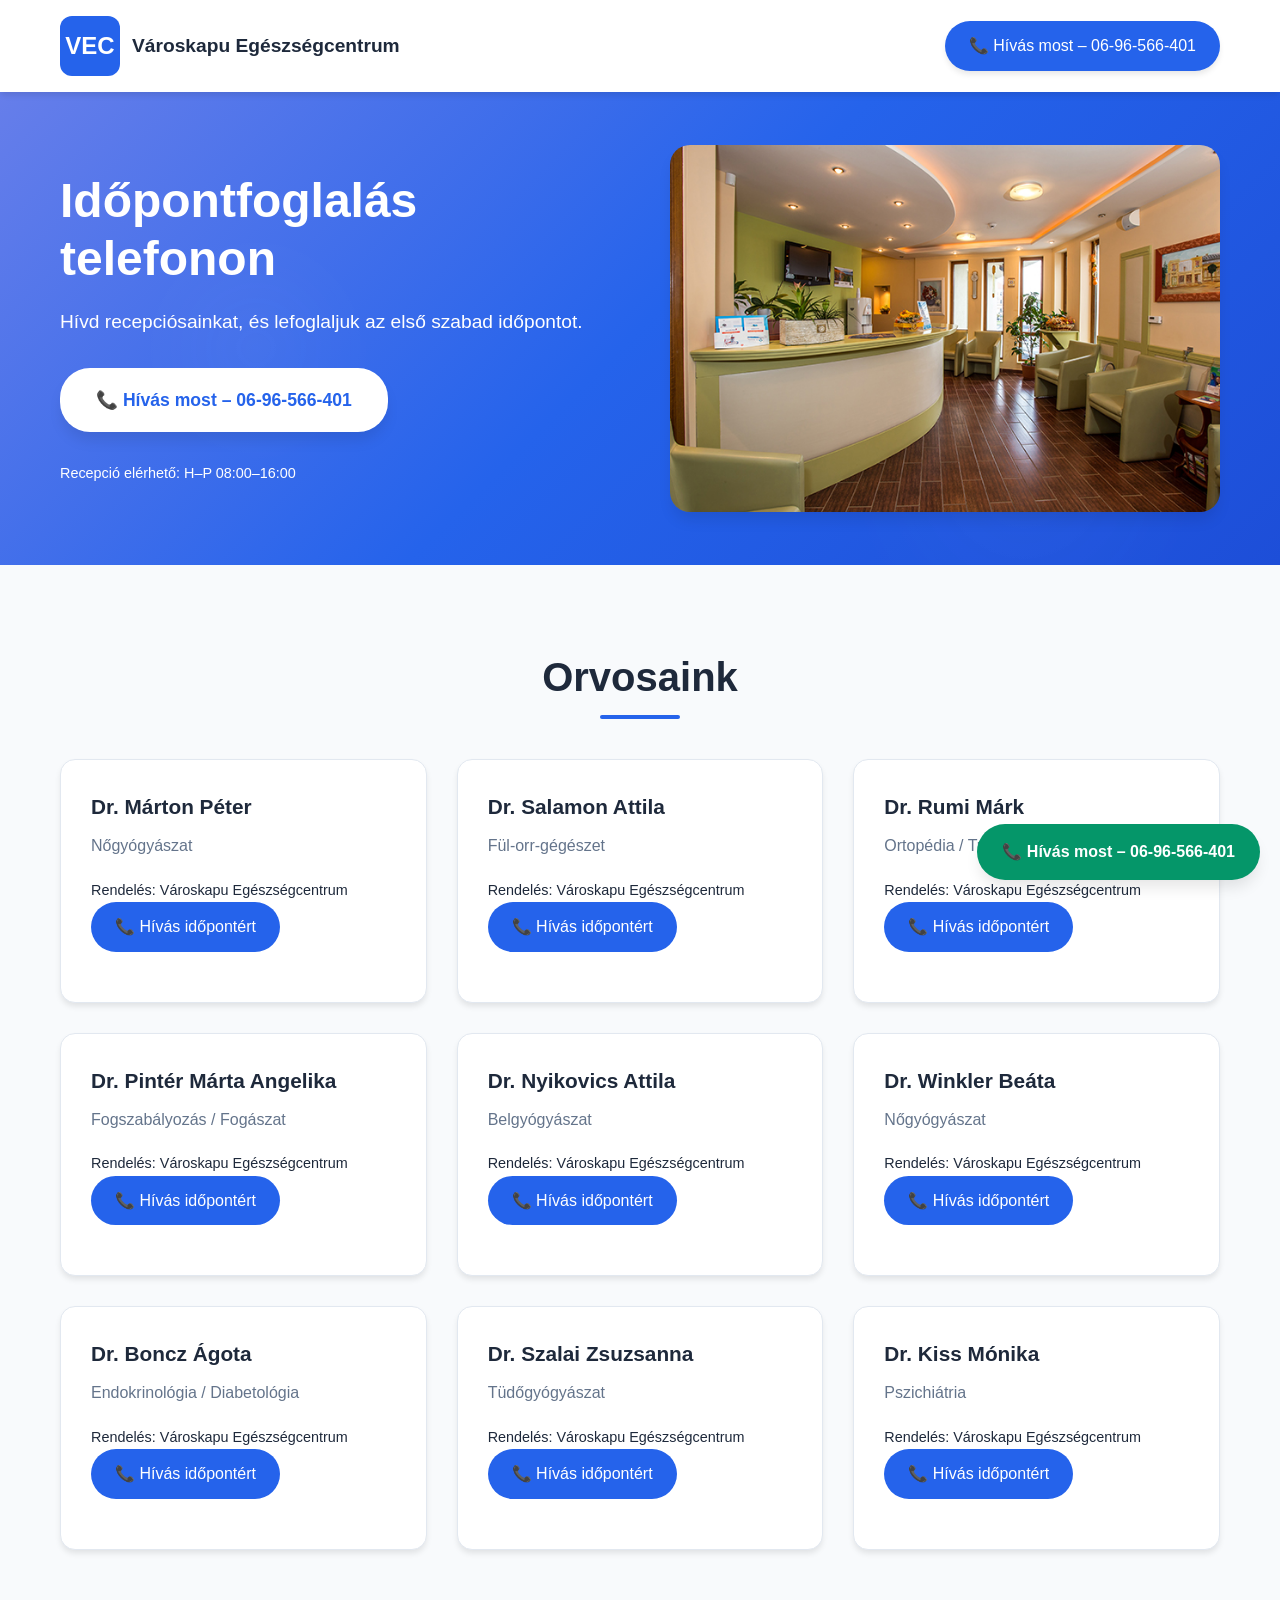
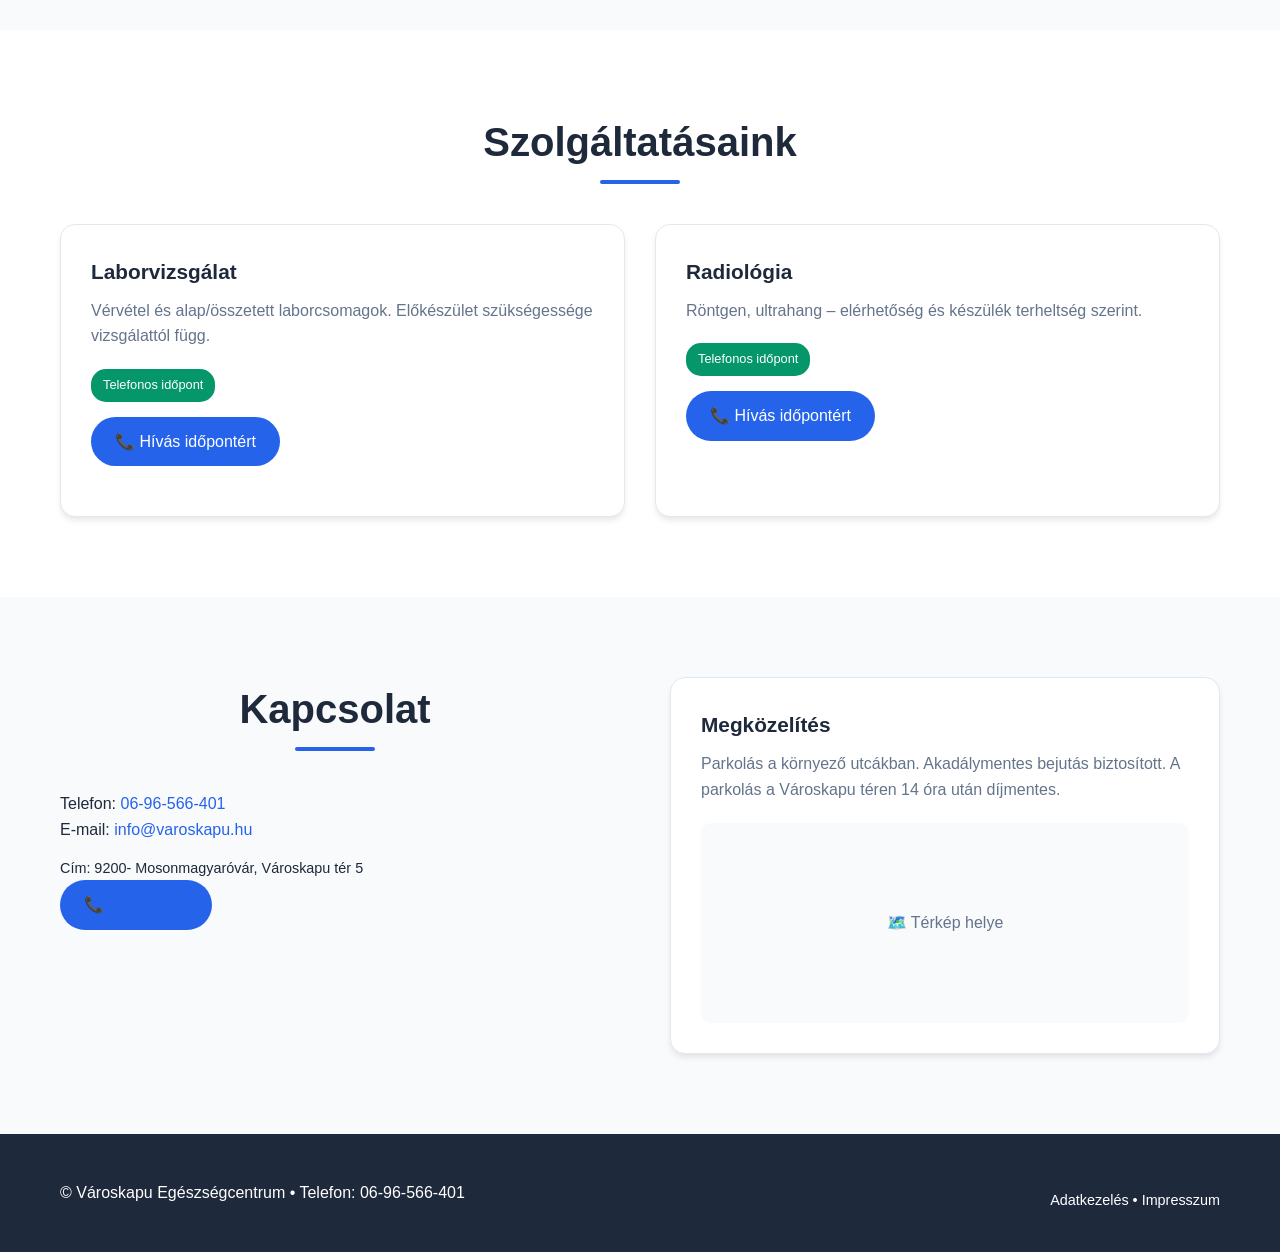
==== index.html @ 47c26d40 "Update index.html" ====
<!doctype html>
<html lang="hu">
<head>
  <meta charset="utf-8">
  <meta name="viewport" content="width=device-width, initial-scale=1">
  <title>Városkapu Egészségcentrum – Időpontfoglalás telefonon</title>
  <meta name="description" content="Városkapu Egészségcentrum – Mosonmagyaróvár. Időpontfoglalás telefonon: 06-96-566-401. Orvosaink, laborvizsgálat és radiológia.">
  <style>
    * {
      margin: 0;
      padding: 0;
      box-sizing: border-box;
    }

    :root {
      --primary-color: #2563eb;
      --primary-hover: #1d4ed8;
      --secondary-color: #f8fafc;
      --accent-color: #059669;
      --text-dark: #1e293b;
      --text-light: #64748b;
      --white: #ffffff;
      --border-color: #e2e8f0;
      --shadow: 0 4px 6px -1px rgba(0, 0, 0, 0.1);
      --shadow-lg: 0 10px 15px -3px rgba(0, 0, 0, 0.1);
      --gradient: linear-gradient(135deg, #667eea 0%, #764ba2 100%);
      --medical-gradient: linear-gradient(135deg, #667eea 0%, #2563eb 50%, #1d4ed8 100%);
    }

    body {
      font-family: 'Segoe UI', Tahoma, Geneva, Verdana, sans-serif;
      line-height: 1.6;
      color: var(--text-dark);
      background-color: var(--white);
    }

    .container {
      max-width: 1200px;
      margin: 0 auto;
      padding: 0 20px;
    }

    /* Header Styles */
    .header {
      background: var(--white);
      box-shadow: var(--shadow);
      position: sticky;
      top: 0;
      z-index: 1000;
      transition: all 0.3s ease;
    }

    .header-inner {
      display: flex;
      justify-content: space-between;
      align-items: center;
      padding: 1rem 20px;
    }

    .brand {
      display: flex;
      align-items: center;
      gap: 12px;
      text-decoration: none;
      color: var(--text-dark);
      font-weight: 600;
      font-size: 1.2rem;
      transition: transform 0.3s ease;
    }

    .brand:hover {
      transform: scale(1.05);
    }

    .logo {
      width: 60px;
      height: 60px;
      border-radius: 12px;
      transition: transform 0.3s ease;
    }

    .brand:hover .logo {
      transform: rotate(5deg);
    }

    .header-cta {
      background: var(--primary-color);
      color: var(--white);
      padding: 12px 24px;
      text-decoration: none;
      border-radius: 25px;
      font-weight: 500;
      transition: all 0.3s ease;
      box-shadow: var(--shadow);
    }

    .header-cta:hover {
      background: var(--primary-hover);
      transform: translateY(-2px);
      box-shadow: var(--shadow-lg);
    }

    /* Hero Section */
    .hero {
      background: var(--medical-gradient);
      color: var(--white);
      padding: 80px 0;
      position: relative;
      overflow: hidden;
    }

    .hero::before {
      content: '';
      position: absolute;
      top: 0;
      left: 0;
      right: 0;
      bottom: 0;
      background: url('data:image/svg+xml,<svg xmlns="http://www.w3.org/2000/svg" viewBox="0 0 1000 1000"><defs><radialGradient id="a"><stop offset="0%" stop-color="white" stop-opacity="0.1"/><stop offset="100%" stop-color="white" stop-opacity="0"/></radialGradient></defs><circle cx="200" cy="200" r="100" fill="url(%23a)"/><circle cx="800" cy="300" r="150" fill="url(%23a)"/><circle cx="400" cy="700" r="80" fill="url(%23a)"/></svg>') no-repeat;
      background-size: cover;
      opacity: 0.3;
    }

    .container-hero-inner {
      display: grid;
      grid-template-columns: 1fr 1fr;
      gap: 60px;
      align-items: center;
      position: relative;
      z-index: 1;
    }

    .hero h1 {
      font-size: 3rem;
      font-weight: 700;
      margin-bottom: 20px;
      line-height: 1.2;
      animation: fadeInUp 0.8s ease-out;
    }

    .hero p {
      font-size: 1.2rem;
      margin-bottom: 30px;
      opacity: 0.9;
      animation: fadeInUp 0.8s ease-out 0.2s both;
    }

    .cta {
      display: inline-block;
      background: var(--white);
      color: var(--primary-color);
      padding: 18px 36px;
      text-decoration: none;
      border-radius: 30px;
      font-weight: 600;
      font-size: 1.1rem;
      transition: all 0.3s ease;
      box-shadow: var(--shadow-lg);
      animation: fadeInUp 0.8s ease-out 0.4s both;
    }

    .cta:hover {
      transform: translateY(-3px);
      box-shadow: 0 15px 25px -5px rgba(0, 0, 0, 0.2);
      background: var(--secondary-color);
    }

    .hero-image {
      position: relative;
      animation: fadeInRight 0.8s ease-out 0.6s both;
    }

    .hero-image img {
      width: 100%;
      height: auto;
      border-radius: 20px;
      box-shadow: var(--shadow-lg);
      transition: transform 0.3s ease;
    }

    .hero-image:hover img {
      transform: scale(1.05);
    }

    .small {
      font-size: 0.9rem;
      opacity: 0.8;
      margin-top: 15px;
      animation: fadeInUp 0.8s ease-out 0.6s both;
    }

    /* Section Styles */
    .section {
      padding: 80px 0;
    }

    .section:nth-child(even) {
      background: var(--secondary-color);
    }

    .section h2 {
      font-size: 2.5rem;
      text-align: center;
      margin-bottom: 50px;
      color: var(--text-dark);
      position: relative;
    }

    .section h2::after {
      content: '';
      position: absolute;
      bottom: -10px;
      left: 50%;
      transform: translateX(-50%);
      width: 80px;
      height: 4px;
      background: var(--primary-color);
      border-radius: 2px;
    }

    /* Grid Layout */
    .grid {
      display: grid;
      grid-template-columns: repeat(auto-fit, minmax(300px, 1fr));
      gap: 30px;
      margin-top: 40px;
    }

    /* Card Styles */
    .card {
      background: var(--white);
      border-radius: 15px;
      padding: 30px;
      box-shadow: var(--shadow);
      transition: all 0.3s ease;
      border: 1px solid var(--border-color);
      position: relative;
      overflow: hidden;
    }

    .card::before {
      content: '';
      position: absolute;
      top: 0;
      left: 0;
      right: 0;
      height: 4px;
      background: var(--primary-color);
      transform: scaleX(0);
      transition: transform 0.3s ease;
    }

    .card:hover {
      transform: translateY(-8px);
      box-shadow: var(--shadow-lg);
    }

    .card:hover::before {
      transform: scaleX(1);
    }

    .card h3 {
      font-size: 1.3rem;
      margin-bottom: 10px;
      color: var(--text-dark);
    }

    .card p {
      color: var(--text-light);
      margin-bottom: 20px;
    }

    .btn {
      display: inline-block;
      background: var(--primary-color);
      color: var(--white);
      padding: 12px 24px;
      text-decoration: none;
      border-radius: 25px;
      font-weight: 500;
      transition: all 0.3s ease;
      border: none;
      cursor: pointer;
    }

    .btn:hover {
      background: var(--primary-hover);
      transform: translateY(-2px);
    }

    .badge {
      display: inline-block;
      background: var(--accent-color);
      color: var(--white);
      padding: 6px 12px;
      border-radius: 15px;
      font-size: 0.8rem;
      font-weight: 500;
      margin-bottom: 15px;
    }

    /* Contact Section */
    .kapcsolat {
      display: grid;
      grid-template-columns: 1fr 1fr;
      gap: 60px;
      align-items: start;
    }

    .kapcsolat a {
      color: var(--primary-color);
      text-decoration: none;
      transition: color 0.3s ease;
    }

    .kapcsolat a:hover {
      color: var(--primary-hover);
    }

    /* Footer */
    .footer {
      background: var(--text-dark);
      color: var(--white);
      padding: 40px 0;
    }

    .footer .container {
      display: flex;
      justify-content: space-between;
      align-items: center;
    }

    .footer .small {
      opacity: 0.7;
    }

    /* Sticky CTA */
    .sticky-cta {
      position: fixed;
      bottom: 20px;
      right: 20px;
      z-index: 1000;
      animation: slideInUp 0.5s ease-out;
    }

    .sticky-cta a {
      display: block;
      background: var(--accent-color);
      color: var(--white);
      padding: 15px 25px;
      border-radius: 30px;
      text-decoration: none;
      font-weight: 600;
      box-shadow: var(--shadow-lg);
      transition: all 0.3s ease;
    }

    .sticky-cta a:hover {
      transform: translateY(-3px);
      box-shadow: 0 15px 25px -5px rgba(0, 0, 0, 0.3);
    }

    /* Animations */
    @keyframes fadeInUp {
      from {
        opacity: 0;
        transform: translateY(30px);
      }
      to {
        opacity: 1;
        transform: translateY(0);
      }
    }

    @keyframes fadeInRight {
      from {
        opacity: 0;
        transform: translateX(30px);
      }
      to {
        opacity: 1;
        transform: translateX(0);
      }
    }

    @keyframes slideInUp {
      from {
        transform: translateY(100px);
        opacity: 0;
      }
      to {
        transform: translateY(0);
        opacity: 1;
      }
    }

    /* Scroll animations */
    .scroll-reveal {
      opacity: 0;
      transform: translateY(50px);
      transition: all 0.6s ease;
    }

    .scroll-reveal.revealed {
      opacity: 1;
      transform: translateY(0);
    }

    /* Responsive Design */
    @media (max-width: 768px) {
      .container-hero-inner {
        grid-template-columns: 1fr;
        gap: 40px;
        text-align: center;
      }

      .hero h1 {
        font-size: 2.2rem;
      }

      .header-inner {
        flex-direction: column;
        gap: 20px;
        text-align: center;
      }

      .brand-text {
        display: none;
      }

      .grid {
        grid-template-columns: 1fr;
      }

      .kapcsolat {
        grid-template-columns: 1fr;
        gap: 40px;
      }

      .footer .container {
        flex-direction: column;
        gap: 20px;
        text-align: center;
      }

      .section h2 {
        font-size: 2rem;
      }

      .sticky-cta {
        bottom: 10px;
        right: 10px;
      }

      .sticky-cta a {
        padding: 12px 20px;
        font-size: 0.9rem;
      }
    }

    @media (max-width: 480px) {
      .hero {
        padding: 60px 0;
      }

      .hero h1 {
        font-size: 1.8rem;
      }

      .section {
        padding: 60px 0;
      }

      .card {
        padding: 20px;
      }
    }

    /* Loading animation */
    .page-loader {
      position: fixed;
      top: 0;
      left: 0;
      width: 100%;
      height: 100%;
      background: var(--white);
      display: flex;
      justify-content: center;
      align-items: center;
      z-index: 10000;
      transition: opacity 0.5s ease;
    }

    .loader {
      width: 50px;
      height: 50px;
      border: 4px solid var(--border-color);
      border-top: 4px solid var(--primary-color);
      border-radius: 50%;
      animation: spin 1s linear infinite;
    }

    @keyframes spin {
      0% { transform: rotate(0deg); }
      100% { transform: rotate(360deg); }
    }

    .page-loader.hidden {
      opacity: 0;
      pointer-events: none;
    }
  </style>
</head>
<body>
  <!-- Page Loader -->
  <div class="page-loader" id="pageLoader">
    <div class="loader"></div>
  </div>

  <header class="header">
    <div class="header-inner container">
      <a class="brand" href="/">
        <div class="logo" style="width: 60px; height: 60px; background: var(--primary-color); border-radius: 12px; display: flex; align-items: center; justify-content: center; color: white; font-weight: bold; font-size: 1.5rem;">VEC</div>
        <span class="brand-text">Városkapu Egészségcentrum</span>
      </a>
      <a href="tel:+3696566401" class="header-cta" data-label="header_cta">📞 Hívás most – 06-96-566-401</a>
    </div>
  </header>

  <main>
    <section class="hero">
      <div class="container">
        <div class="container-hero-inner" id="hero-inner">
          <div id="hero-cta">
            <h1>Időpontfoglalás telefonon</h1>
            <p>Hívd recepciósainkat, és lefoglaljuk az első szabad időpontot.</p>
            <p>
              <a class="cta" href="tel:+3696566401" data-label="hero_cta">
                📞 Hívás most – 06-96-566-401
              </a>
            </p>
            <div class="small">Recepció elérhető: H–P 08:00–16:00</div>
          </div>

          <div class="hero-image">
            <div style="width: 100%; height: 300px; background: rgba(255,255,255,0.1); border-radius: 20px; display: flex; align-items: center; justify-content: center; color: white; font-size: 1.2rem; backdrop-filter: blur(10px);">
              <img src="IMG_2828.jpg" alt ="Recepciónk"/>
            </div>
          </div>
        </div>
      </div>
    </section>

    <section class="section scroll-reveal">
      <div class="container">
        <h2>Orvosaink</h2>
        <div class="grid">
          <article class="card">
            <h3>Dr. Márton Péter</h3>
            <p>Nőgyógyászat</p>
            <div class="small">Rendelés: Városkapu Egészségcentrum</div>
            <p><a class="btn" href="tel:+3696566401" data-label="orvos_kartya_dr-marton-peter">📞 Hívás időpontért</a></p>
          </article>
          <article class="card">
            <h3>Dr. Salamon Attila</h3>
            <p>Fül-orr-gégészet</p>
            <div class="small">Rendelés: Városkapu Egészségcentrum</div>
            <p><a class="btn" href="tel:+3696566401" data-label="orvos_kartya_dr-salamon-attila">📞 Hívás időpontért</a></p>
          </article>
          <article class="card">
            <h3>Dr. Rumi Márk</h3>
            <p>Ortopédia / Traumatológia</p>
            <div class="small">Rendelés: Városkapu Egészségcentrum</div>
            <p><a class="btn" href="tel:+3696566401" data-label="orvos_kartya_dr-rumi-mark">📞 Hívás időpontért</a></p>
          </article>
          <article class="card">
            <h3>Dr. Pintér Márta Angelika</h3>
            <p>Fogszabályozás / Fogászat</p>
            <div class="small">Rendelés: Városkapu Egészségcentrum</div>
            <p><a class="btn" href="tel:+3696566401" data-label="orvos_kartya_dr-pinter-marta-angelika">📞 Hívás időpontért</a></p>
          </article>
          <article class="card">
            <h3>Dr. Nyikovics Attila</h3>
            <p>Belgyógyászat</p>
            <div class="small">Rendelés: Városkapu Egészségcentrum</div>
            <p><a class="btn" href="tel:+3696566401" data-label="orvos_kartya_dr-nyikovics-attila">📞 Hívás időpontért</a></p>
          </article>
          <article class="card">
            <h3>Dr. Winkler Beáta</h3>
            <p>Nőgyógyászat</p>
            <div class="small">Rendelés: Városkapu Egészségcentrum</div>
            <p><a class="btn" href="tel:+3696566401" data-label="orvos_kartya_dr-winkler-beata">📞 Hívás időpontért</a></p>
          </article>
          <article class="card">
            <h3>Dr. Boncz Ágota</h3>
            <p>Endokrinológia / Diabetológia</p>
            <div class="small">Rendelés: Városkapu Egészségcentrum</div>
            <p><a class="btn" href="tel:+3696566401" data-label="orvos_kartya_dr-boncz-agota">📞 Hívás időpontért</a></p>
          </article>
          <article class="card">
            <h3>Dr. Szalai Zsuzsanna</h3>
            <p>Tüdőgyógyászat</p>
            <div class="small">Rendelés: Városkapu Egészségcentrum</div>
            <p><a class="btn" href="tel:+3696566401" data-label="orvos_kartya_dr-szalaizsuzsanna">📞 Hívás időpontért</a></p>
          </article>
          <article class="card">
            <h3>Dr. Kiss Mónika</h3>
            <p>Pszichiátria</p>
            <div class="small">Rendelés: Városkapu Egészségcentrum</div>
            <p><a class="btn" href="tel:+3696566401" data-label="orvos_kartya_dr-kiss-monika">📞 Hívás időpontért</a></p>
          </article>
        </div>
      </div>
    </section>

    <section id="szolgaltatasok" class="section scroll-reveal" aria-label="Szolgáltatások">
      <div class="container">
        <h2>Szolgáltatásaink</h2>
        <div class="grid">
          <article class="card">
            <h3>Laborvizsgálat</h3>
            <p>Vérvétel és alap/összetett laborcsomagok. Előkészület szükségessége vizsgálattól függ.</p>
            <span class="badge">Telefonos időpont</span>
            <p><a class="btn" href="tel:+3696566401" data-label="labor_cta">📞 Hívás időpontért</a></p>
          </article>
          <article class="card">
            <h3>Radiológia</h3>
            <p>Röntgen, ultrahang – elérhetőség és készülék terheltség szerint.</p>
            <span class="badge">Telefonos időpont</span>
            <p><a class="btn" href="tel:+3696566401" data-label="radiologia_cta">📞 Hívás időpontért</a></p>
          </article>
        </div>
      </div>
    </section>

    <section id="kapcsolat" class="section scroll-reveal">
      <div class="container kapcsolat">
        <div>
          <h2>Kapcsolat</h2>
          <p>Telefon: <a href="tel:+3696566401" data-label="kapcsolat_tel">06-96-566-401</a></p>
          <p>E-mail: <a href="mailto:info@varoskapu.hu">info@varoskapu.hu</a></p>
          <p class="small">Cím: 9200- Mosonmagyaróvár, Városkapu tér 5</p>
          <p><a class="btn" href="tel:+3696566401" data-label="kapcsolat_cta">📞 Hívás most</a></p>
        </div>
        <div>
          <div class="card">
            <h3>Megközelítés</h3>
            <p>Parkolás a környező utcákban. Akadálymentes bejutás biztosított. A parkolás a Városkapu téren 14 óra után díjmentes.</p>
            <div style="width: 100%; height: 200px; background: var(--secondary-color); border-radius: 10px; display: flex; align-items: center; justify-content: center; color: var(--text-light); margin-top: 15px;">
              🗺️ Térkép helye
            </div>
          </div>
        </div>
      </div>
    </section>
  </main>

  <footer class="footer">
    <div class="container">
      <div>© Városkapu Egészségcentrum • Telefon: 06-96-566-401</div>
      <div class="small">Adatkezelés • Impresszum</div>
    </div>
  </footer>

  <div class="sticky-cta" aria-label="Telefonos időpontfoglalás">
    <a href="tel:+3696566401" data-label="sticky_cta">📞 Hívás most – 06-96-566-401</a>
  </div>

  <script>
    // Page loader
    window.addEventListener('load', function() {
      const loader = document.getElementById('pageLoader');
      setTimeout(() => {
        loader.classList.add('hidden');
        setTimeout(() => {
          loader.style.display = 'none';
        }, 500);
      }, 1000);
    });

    // Smooth scroll reveal animation
    function revealOnScroll() {
      const reveals = document.querySelectorAll('.scroll-reveal');
      
      reveals.forEach(reveal => {
        const windowHeight = window.innerHeight;
        const elementTop = reveal.getBoundingClientRect().top;
        const elementVisible = 150;
        
        if (elementTop < windowHeight - elementVisible) {
          reveal.classList.add('revealed');
        }
      });
    }

    window.addEventListener('scroll', revealOnScroll);

    // Header scroll effect
    window.addEventListener('scroll', function() {
      const header = document.querySelector('.header');
      if (window.scrollY > 100) {
        header.style.background = 'rgba(255, 255, 255, 0.95)';
        header.style.backdropFilter = 'blur(10px)';
      } else {
        header.style.background = 'var(--white)';
        header.style.backdropFilter = 'none';
      }
    });

    // CTA click tracking
    document.addEventListener('click', function(e) {
      if (e.target.dataset.label) {
        // Here you can add analytics tracking
        console.log('CTA clicked:', e.target.dataset.label);
      }
    });

    // Add hover effects to cards
    document.querySelectorAll('.card').forEach(card => {
      card.addEventListener('mouseenter', function() {
        this.style.transform = 'translateY(-8px) scale(1.02)';
      });
      
      card.addEventListener('mouseleave', function() {
        this.style.transform = 'translateY(0) scale(1)';
      });
    });

    // Animate numbers or add interactive effects
    function animateOnView(entries, observer) {
      entries.forEach(entry => {
        if (entry.isIntersecting) {
          entry.target.style.opacity = '1';
          entry.target.style.transform = 'translateY(0)';
        }
      });
    }

    // Create intersection observer for animations
    const observer = new IntersectionObserver(animateOnView, {
      threshold: 0.1
    });

    // Observe all cards for animation
    document.querySelectorAll('.card').forEach(card => {
      observer.observe(card);
    });

    // Add phone number formatting
    function formatPhoneNumber(phone) {
      return phone.replace(/(\d{2})(\d{2})(\d{3})(\d{3})/, '+36-$1-$2-$3-$4');
    }

    // Initialize page
    document.addEventListener('DOMContentLoaded', function() {
      // Add any initialization code here
      revealOnScroll();
      
      // Add loading states to buttons
      document.querySelectorAll('.btn, .cta').forEach(button => {
        button.addEventListener('click', function() {
          const originalText = this.textContent;
          this.style.opacity = '0.7';
          setTimeout(() => {
            this.style.opacity = '1';
          }, 200);
        });
      });
    });

    // Add touch support for mobile
    if ('ontouchstart' in window) {
      document.body.classList.add('touch-device');
    }
  </script>
</body>
</html>
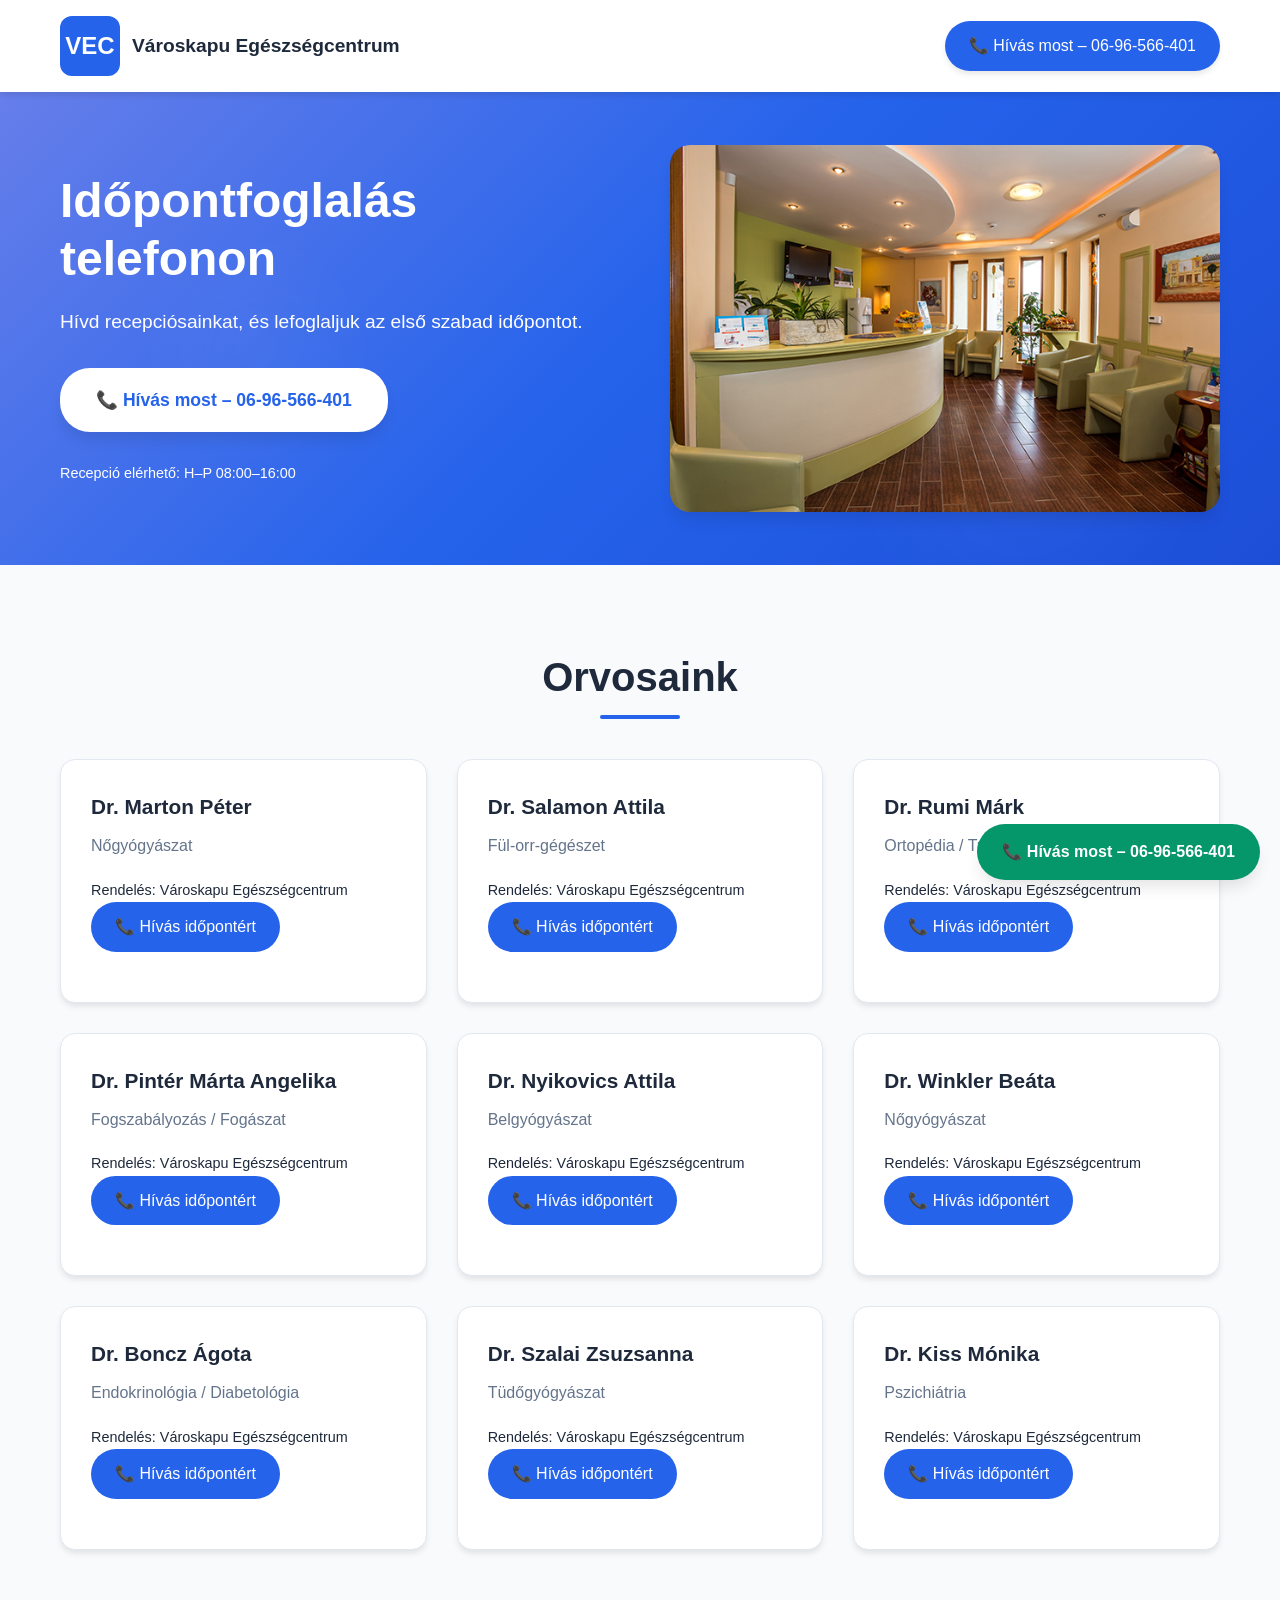
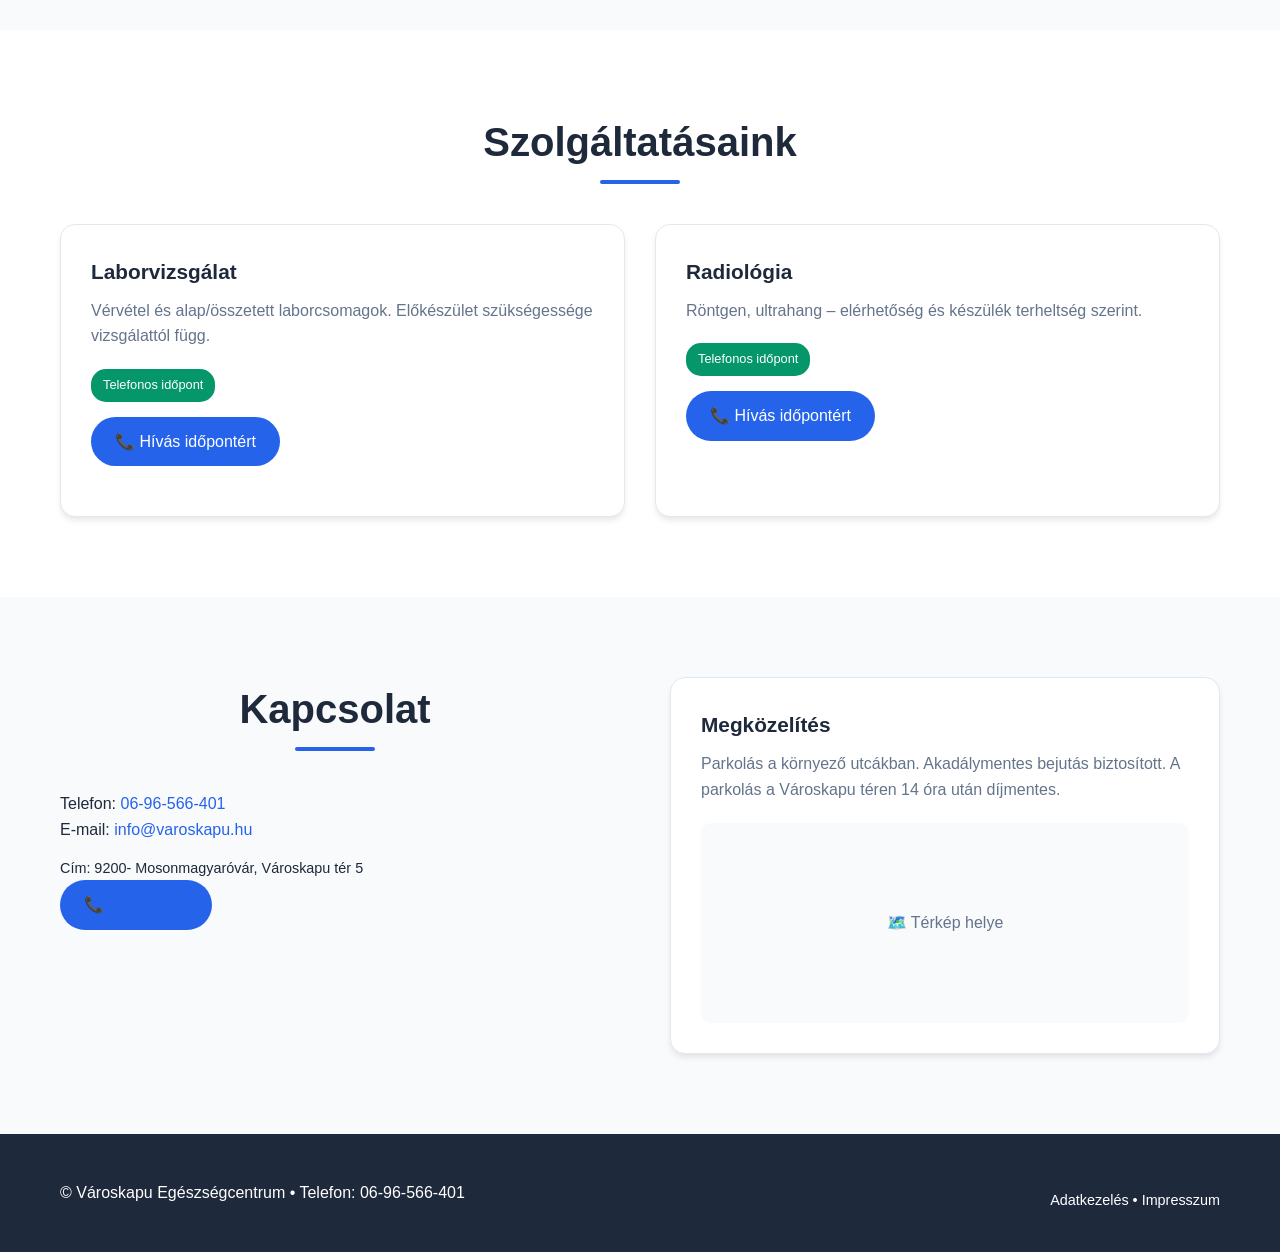
==== commit 730b3d87: "Update index.html" ====
--- a/index.html
+++ b/index.html
@@ -556,7 +556,7 @@
         <h2>Orvosaink</h2>
         <div class="grid">
           <article class="card">
-            <h3>Dr. Márton Péter</h3>
+            <h3>Dr. Marton Péter</h3>
             <p>Nőgyógyászat</p>
             <div class="small">Rendelés: Városkapu Egészségcentrum</div>
             <p><a class="btn" href="tel:+3696566401" data-label="orvos_kartya_dr-marton-peter">📞 Hívás időpontért</a></p>
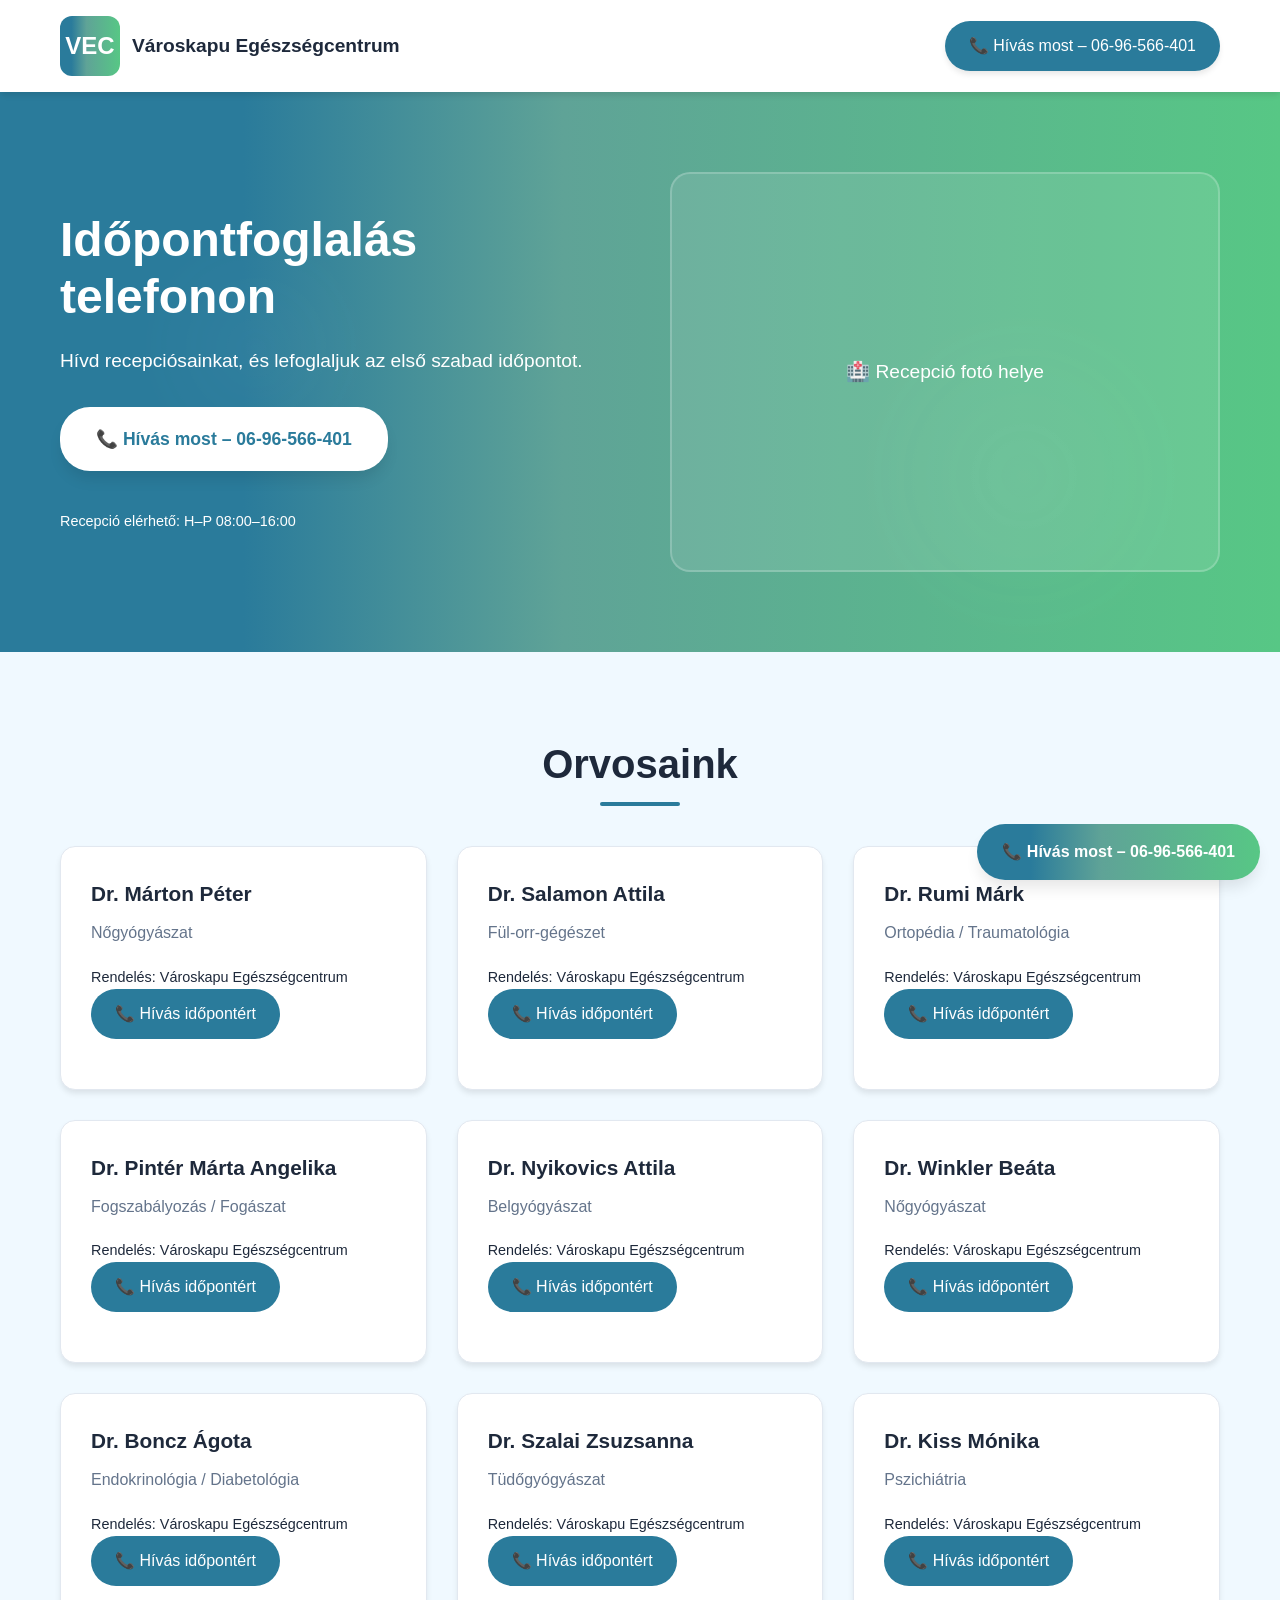
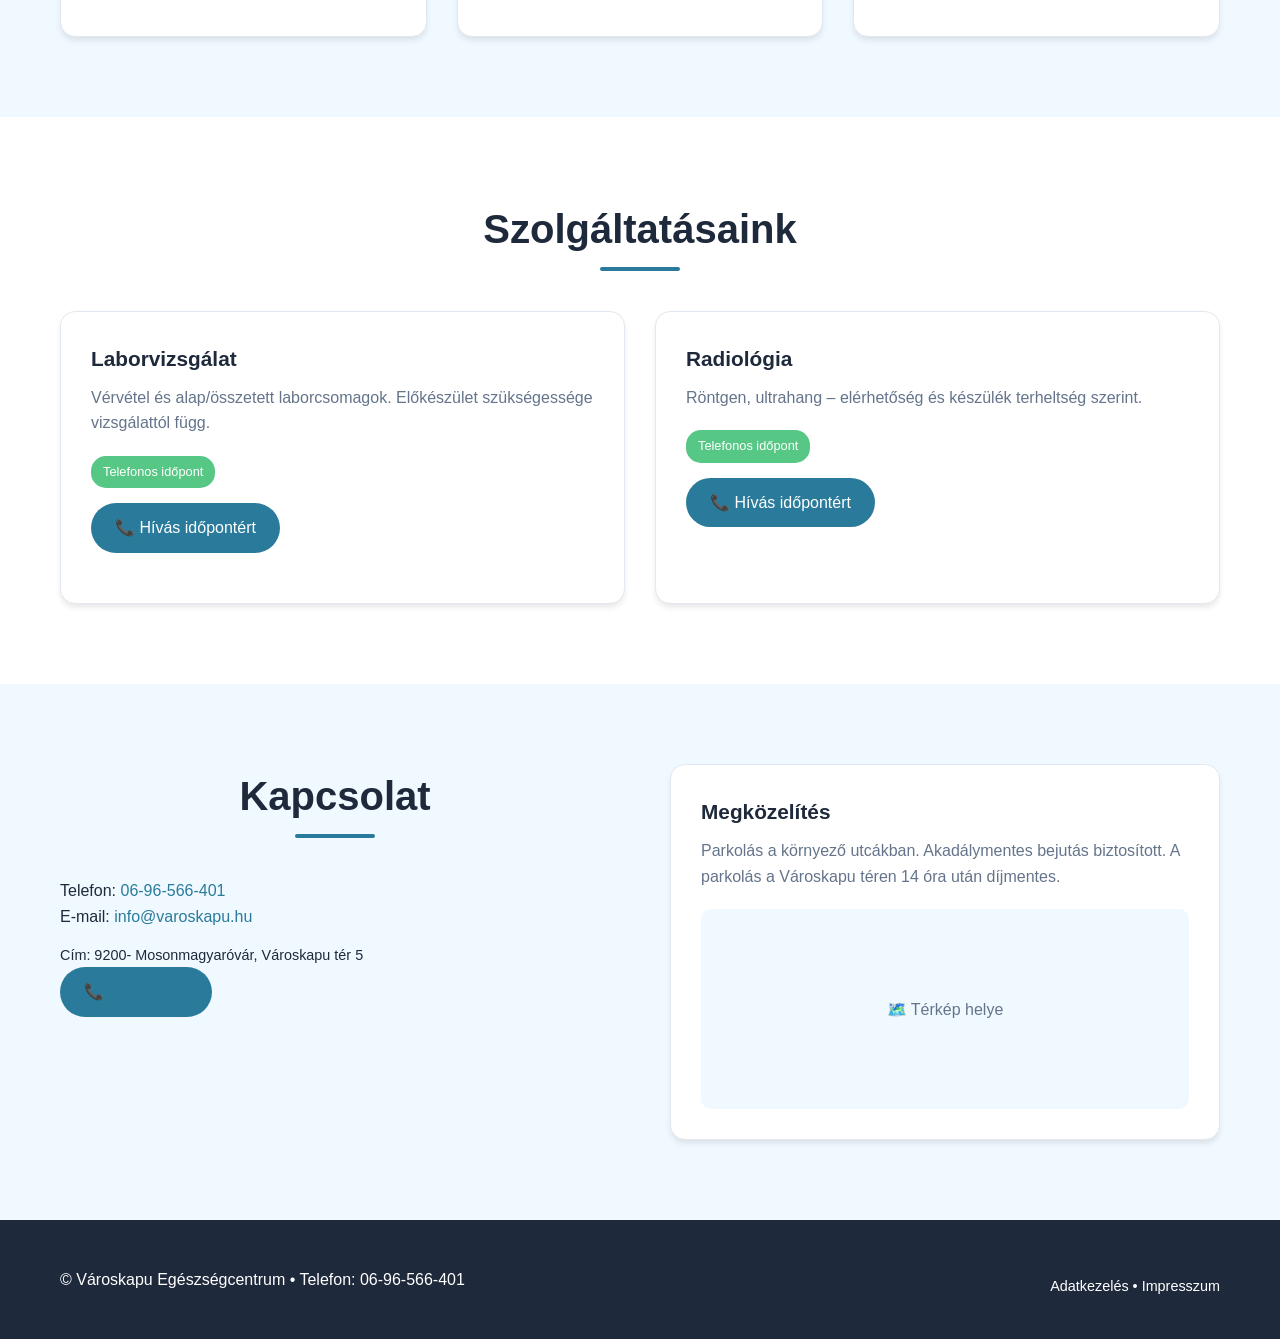
==== commit 0febf31a: "Create index.html" ====
--- a/index.html
+++ b/index.html
@@ -13,18 +13,18 @@
     }
 
     :root {
-      --primary-color: #2563eb;
-      --primary-hover: #1d4ed8;
-      --secondary-color: #f8fafc;
-      --accent-color: #059669;
+      --primary-color: #2a7b9b;
+      --primary-hover: #1f5f7a;
+      --secondary-color: #f0f9ff;
+      --accent-color: #57c785;
       --text-dark: #1e293b;
       --text-light: #64748b;
       --white: #ffffff;
       --border-color: #e2e8f0;
       --shadow: 0 4px 6px -1px rgba(0, 0, 0, 0.1);
       --shadow-lg: 0 10px 15px -3px rgba(0, 0, 0, 0.1);
-      --gradient: linear-gradient(135deg, #667eea 0%, #764ba2 100%);
-      --medical-gradient: linear-gradient(135deg, #667eea 0%, #2563eb 50%, #1d4ed8 100%);
+      --gradient: linear-gradient(90deg, rgba(42, 123, 155, 1) 19%, rgba(95, 163, 151, 1) 44%, rgba(87, 199, 133, 1) 100%);
+      --medical-gradient: linear-gradient(90deg, rgba(42, 123, 155, 1) 19%, rgba(95, 163, 151, 1) 44%, rgba(87, 199, 133, 1) 100%);
     }
 
     body {
@@ -156,13 +156,42 @@
       font-size: 1.1rem;
       transition: all 0.3s ease;
       box-shadow: var(--shadow-lg);
-      animation: fadeInUp 0.8s ease-out 0.4s both;
+      animation: fadeInUp 0.8s ease-out 0.4s both, pulse 2s infinite;
+      position: relative;
+      overflow: hidden;
+    }
+
+    .cta::before {
+      content: '';
+      position: absolute;
+      top: 50%;
+      left: 50%;
+      width: 0;
+      height: 0;
+      background: rgba(42, 123, 155, 0.1);
+      border-radius: 50%;
+      transform: translate(-50%, -50%);
+      transition: all 0.6s ease;
+    }
+
+    .cta:hover::before {
+      width: 300px;
+      height: 300px;
     }
 
     .cta:hover {
-      transform: translateY(-3px);
-      box-shadow: 0 15px 25px -5px rgba(0, 0, 0, 0.2);
+      transform: translateY(-3px) scale(1.05);
+      box-shadow: 0 15px 25px -5px rgba(42, 123, 155, 0.3);
       background: var(--secondary-color);
+    }
+
+    @keyframes pulse {
+      0%, 100% {
+        box-shadow: 0 15px 25px -5px rgba(42, 123, 155, 0.4);
+      }
+      50% {
+        box-shadow: 0 15px 35px -5px rgba(87, 199, 133, 0.6);
+      }
     }
 
     .hero-image {
@@ -345,7 +374,7 @@
 
     .sticky-cta a {
       display: block;
-      background: var(--accent-color);
+      background: var(--medical-gradient);
       color: var(--white);
       padding: 15px 25px;
       border-radius: 30px;
@@ -353,6 +382,16 @@
       font-weight: 600;
       box-shadow: var(--shadow-lg);
       transition: all 0.3s ease;
+      animation: floatUpDown 3s ease-in-out infinite;
+    }
+
+    @keyframes floatUpDown {
+      0%, 100% {
+        transform: translateY(0px);
+      }
+      50% {
+        transform: translateY(-5px);
+      }
     }
 
     .sticky-cta a:hover {
@@ -520,7 +559,7 @@
   <header class="header">
     <div class="header-inner container">
       <a class="brand" href="/">
-        <div class="logo" style="width: 60px; height: 60px; background: var(--primary-color); border-radius: 12px; display: flex; align-items: center; justify-content: center; color: white; font-weight: bold; font-size: 1.5rem;">VEC</div>
+        <div class="logo" style="width: 60px; height: 60px; background: var(--medical-gradient); border-radius: 12px; display: flex; align-items: center; justify-content: center; color: white; font-weight: bold; font-size: 1.5rem;">VEC</div>
         <span class="brand-text">Városkapu Egészségcentrum</span>
       </a>
       <a href="tel:+3696566401" class="header-cta" data-label="header_cta">📞 Hívás most – 06-96-566-401</a>
@@ -543,8 +582,8 @@
           </div>
 
           <div class="hero-image">
-            <div style="width: 100%; height: 300px; background: rgba(255,255,255,0.1); border-radius: 20px; display: flex; align-items: center; justify-content: center; color: white; font-size: 1.2rem; backdrop-filter: blur(10px);">
-              <img src="IMG_2828.jpg" alt ="Recepciónk"/>
+            <div style="width: 100%; height: 400px; background: rgba(255,255,255,0.1); border-radius: 20px; display: flex; align-items: center; justify-content: center; color: white; font-size: 1.2rem; backdrop-filter: blur(10px); border: 2px solid rgba(255,255,255,0.2);">
+              🏥 Recepció fotó helye
             </div>
           </div>
         </div>
@@ -556,7 +595,7 @@
         <h2>Orvosaink</h2>
         <div class="grid">
           <article class="card">
-            <h3>Dr. Marton Péter</h3>
+            <h3>Dr. Márton Péter</h3>
             <p>Nőgyógyászat</p>
             <div class="small">Rendelés: Városkapu Egészségcentrum</div>
             <p><a class="btn" href="tel:+3696566401" data-label="orvos_kartya_dr-marton-peter">📞 Hívás időpontért</a></p>
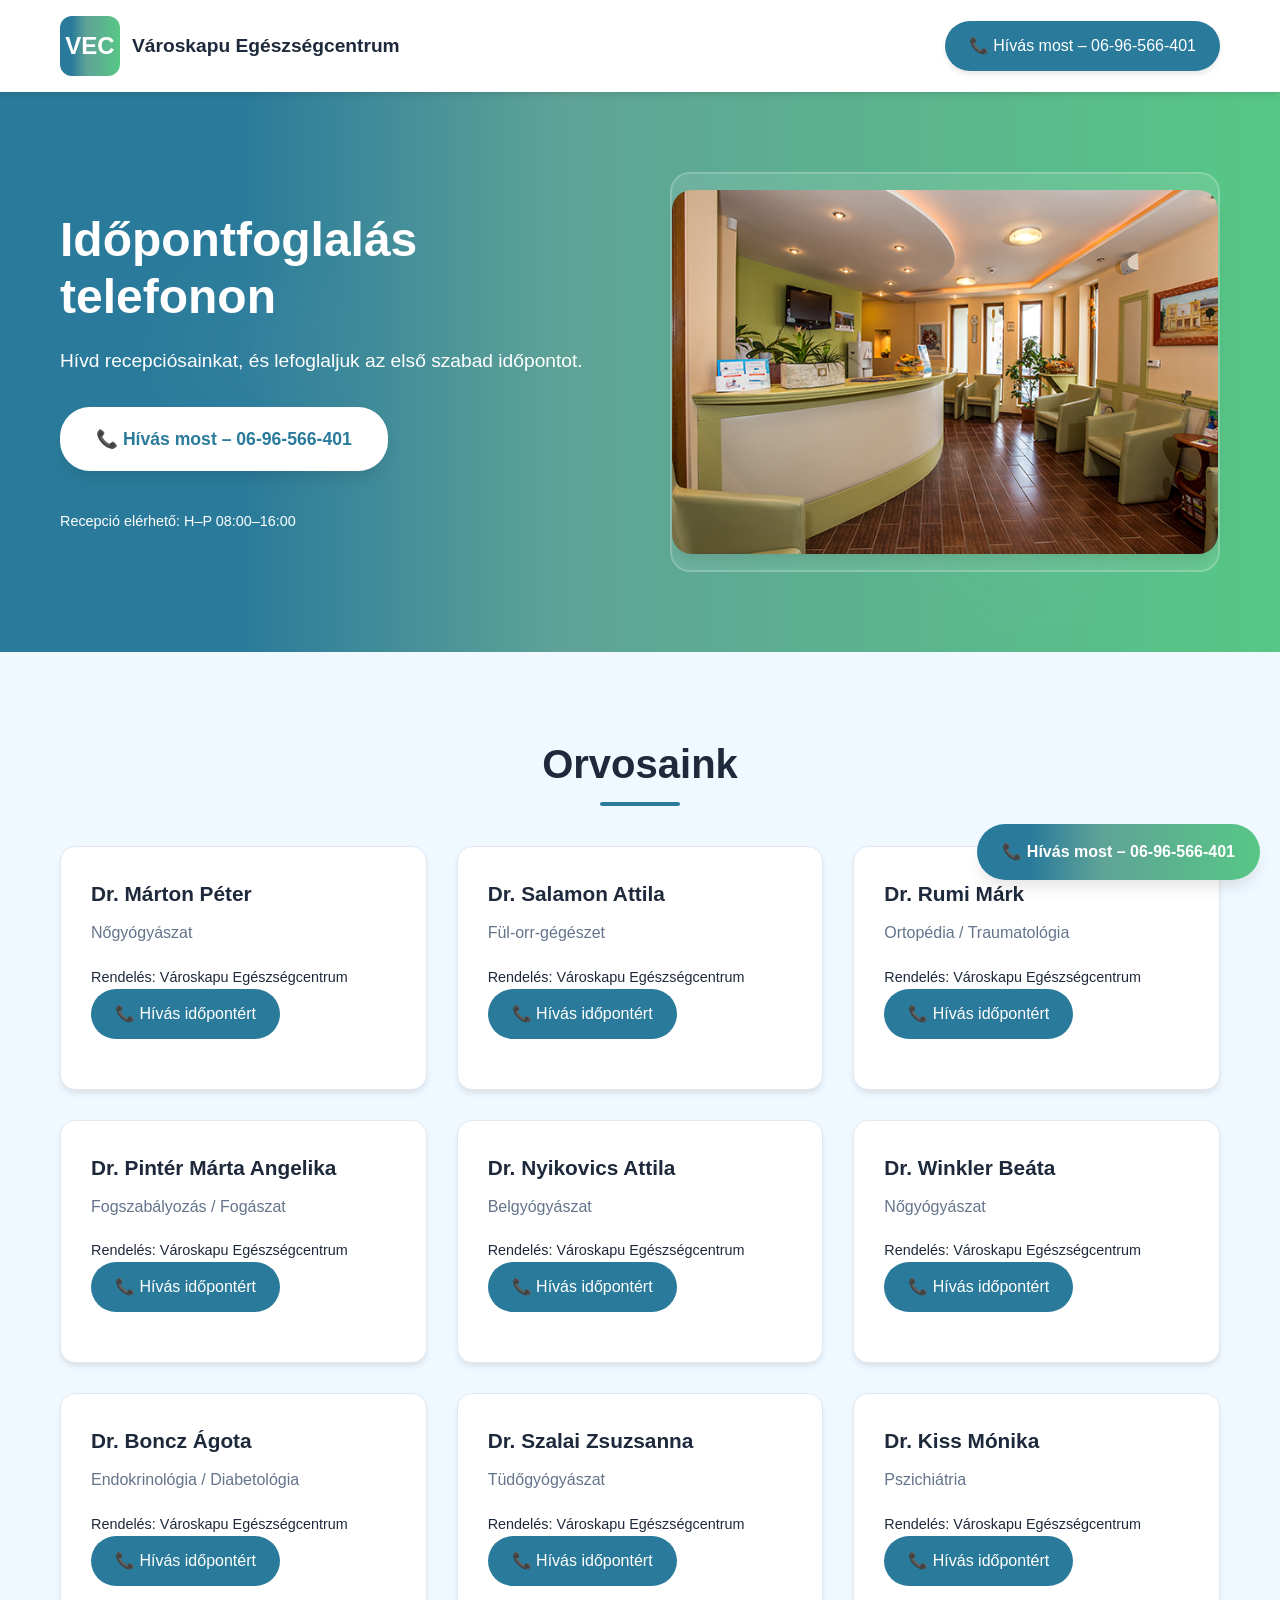
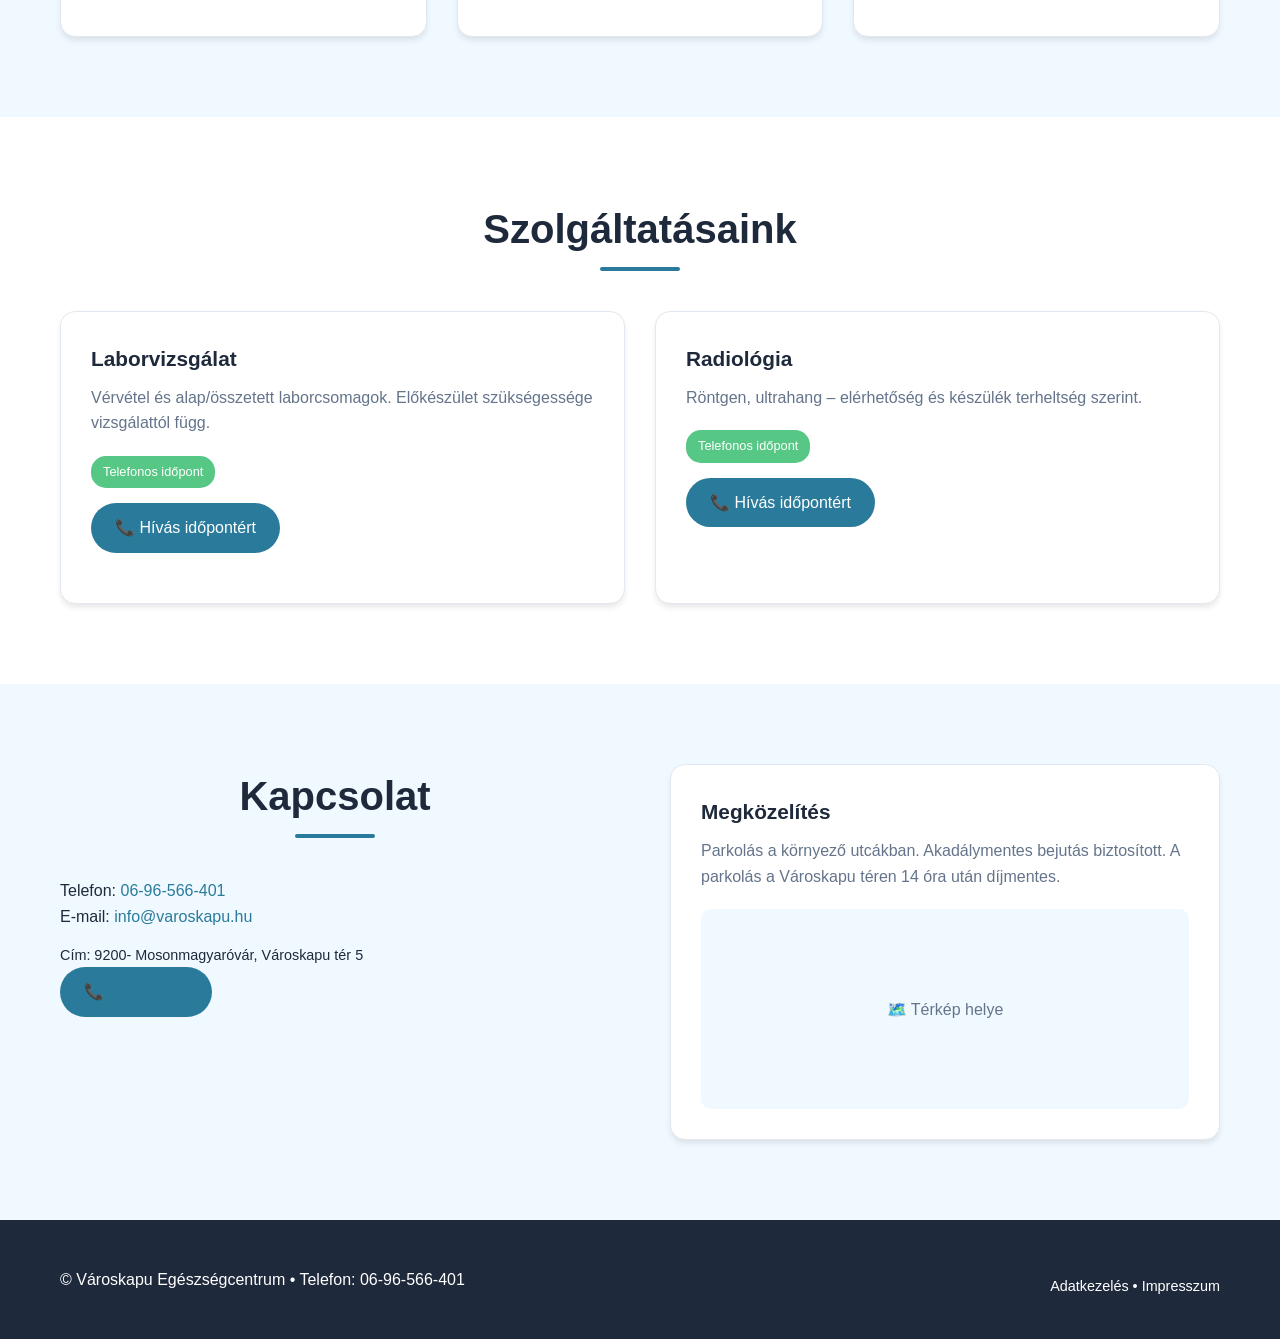
==== commit 9e4182be: "Update index.html" ====
--- a/index.html
+++ b/index.html
@@ -583,7 +583,15 @@
 
           <div class="hero-image">
             <div style="width: 100%; height: 400px; background: rgba(255,255,255,0.1); border-radius: 20px; display: flex; align-items: center; justify-content: center; color: white; font-size: 1.2rem; backdrop-filter: blur(10px); border: 2px solid rgba(255,255,255,0.2);">
-              🏥 Recepció fotó helye
+              <img
+  src="IMG_2828.jpg"
+  alt="Recepció – Városkapu Egészségcentrum"
+  width="1200"
+  height="800"
+  decoding="async"
+  fetchpriority="high"
+  loading="eager"
+/>
             </div>
           </div>
         </div>
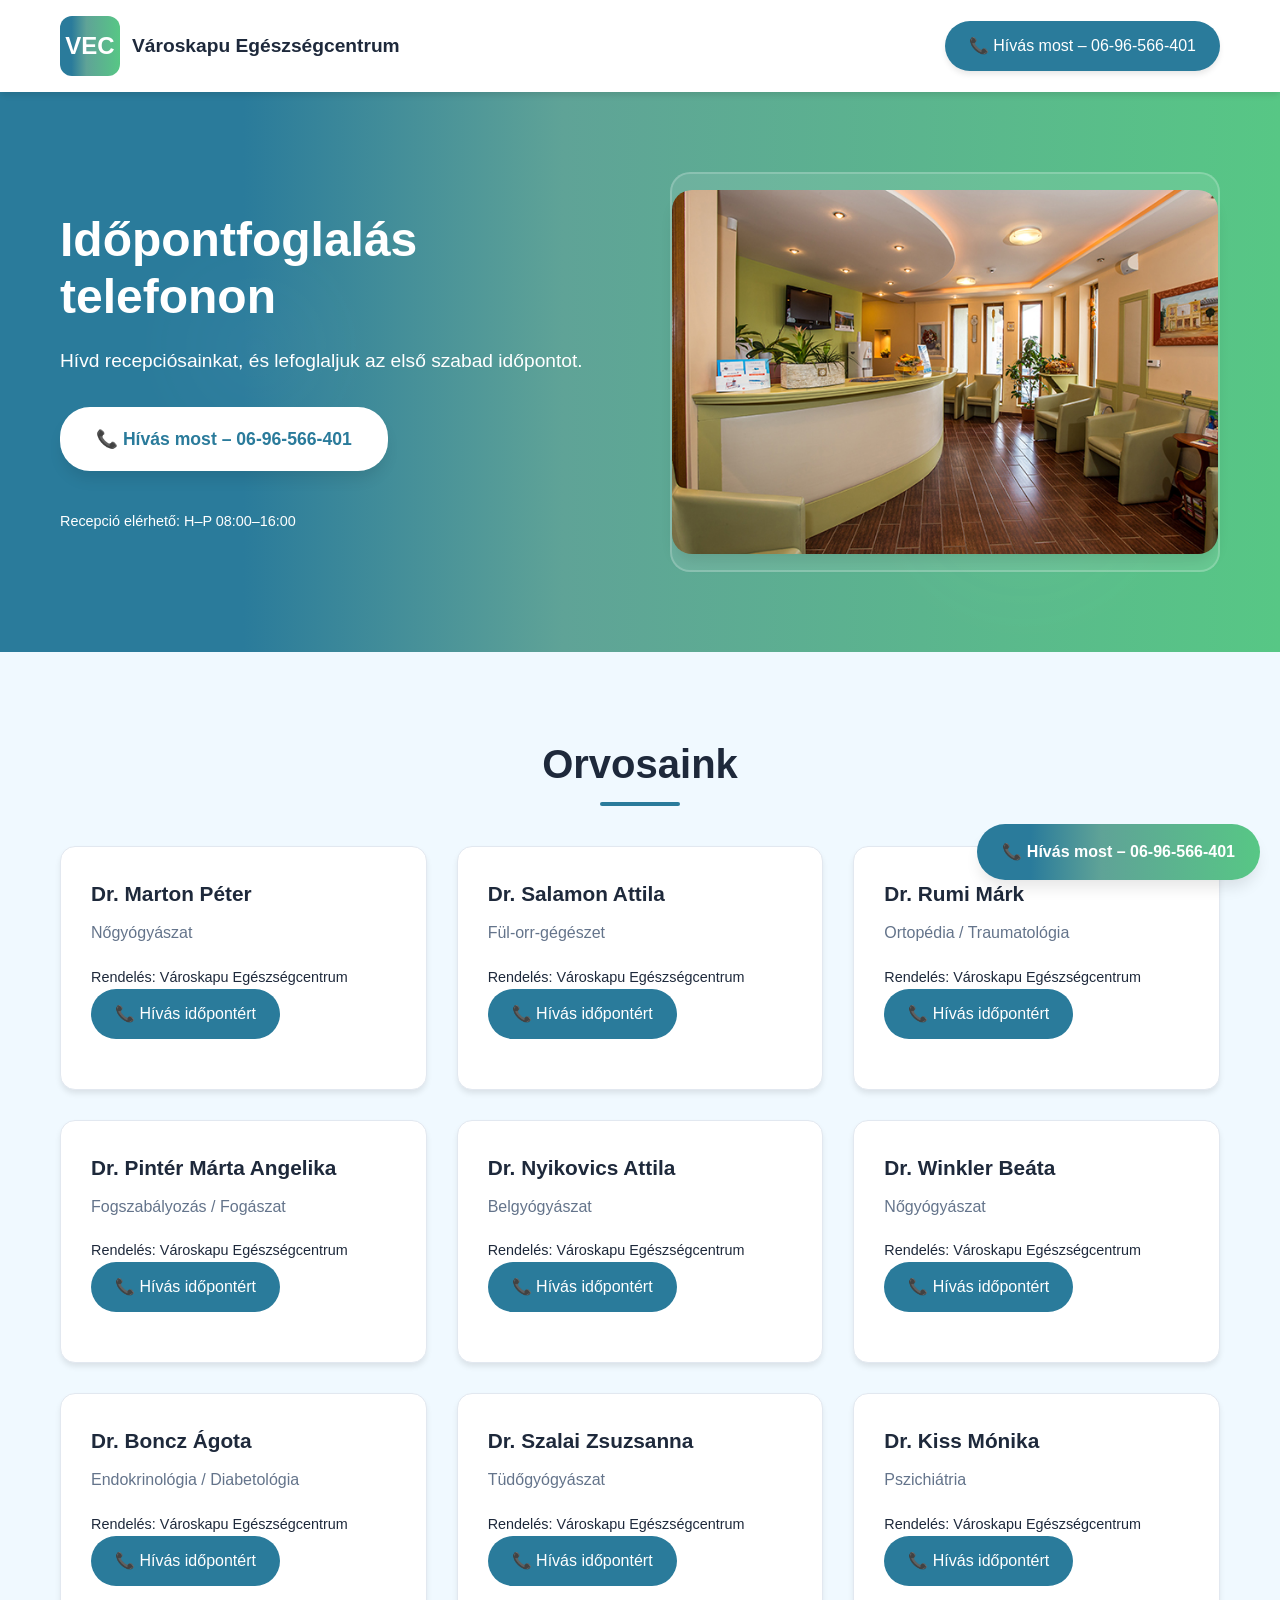
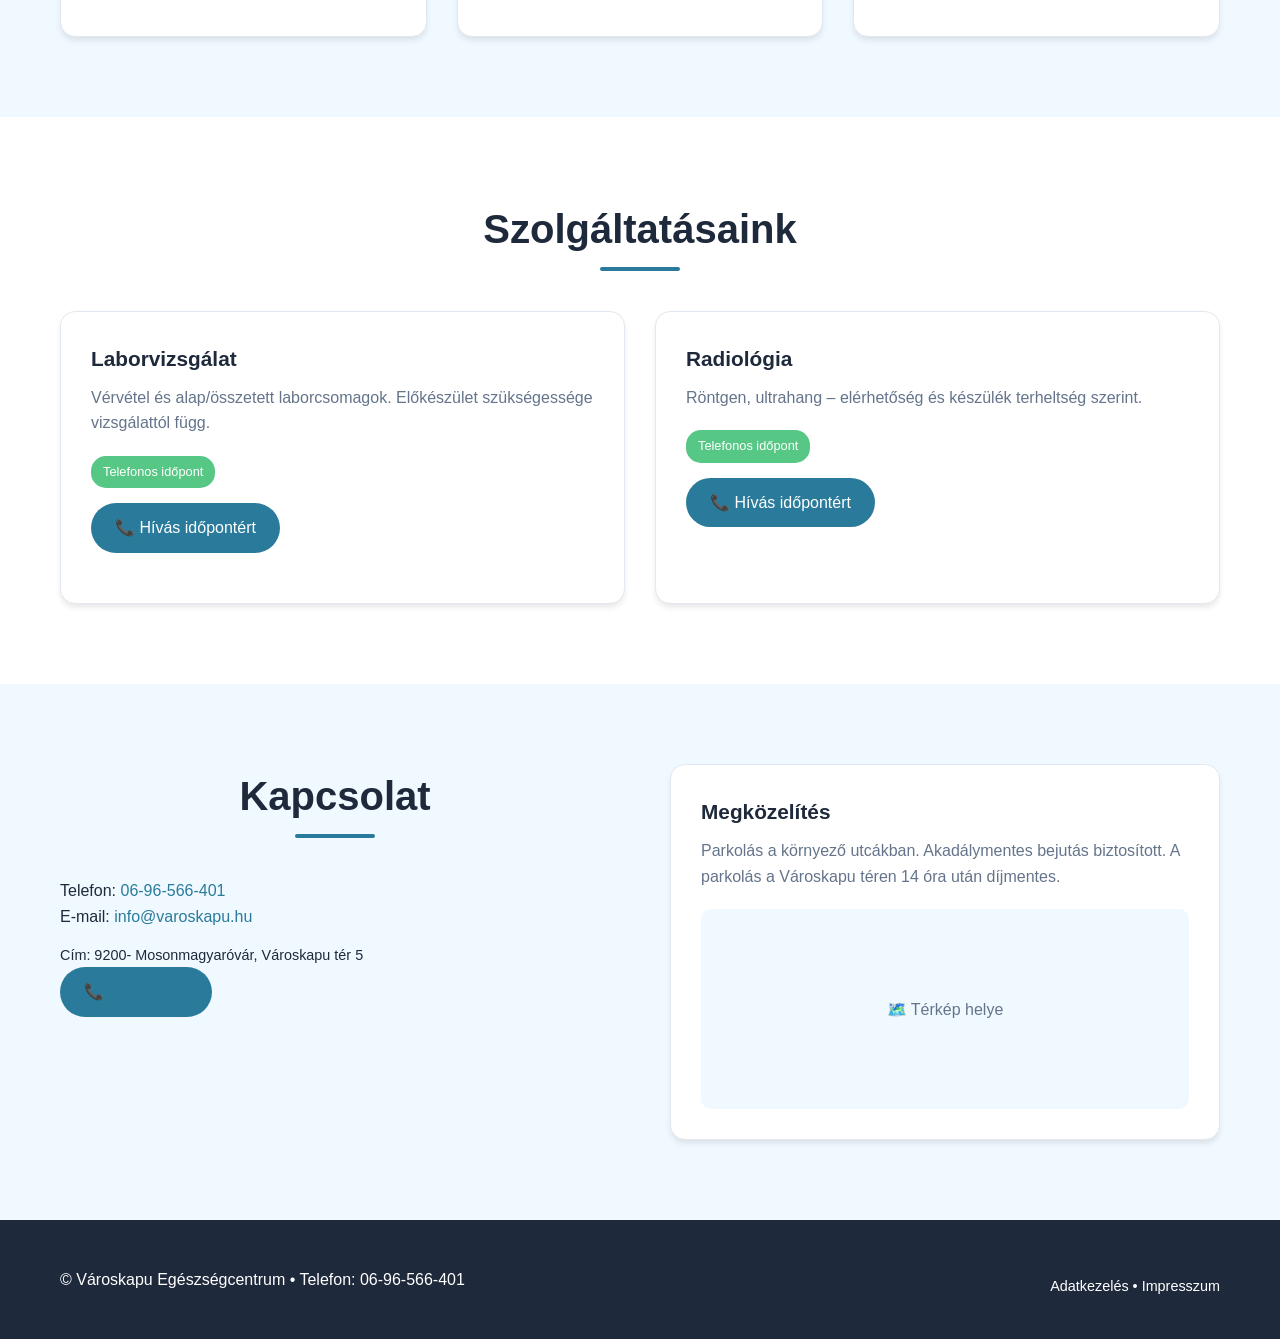
==== commit c378fff5: "Update index.html" ====
--- a/index.html
+++ b/index.html
@@ -586,8 +586,6 @@
               <img
   src="IMG_2828.jpg"
   alt="Recepció – Városkapu Egészségcentrum"
-  width="1200"
-  height="800"
   decoding="async"
   fetchpriority="high"
   loading="eager"
@@ -603,7 +601,7 @@
         <h2>Orvosaink</h2>
         <div class="grid">
           <article class="card">
-            <h3>Dr. Márton Péter</h3>
+            <h3>Dr. Marton Péter</h3>
             <p>Nőgyógyászat</p>
             <div class="small">Rendelés: Városkapu Egészségcentrum</div>
             <p><a class="btn" href="tel:+3696566401" data-label="orvos_kartya_dr-marton-peter">📞 Hívás időpontért</a></p>
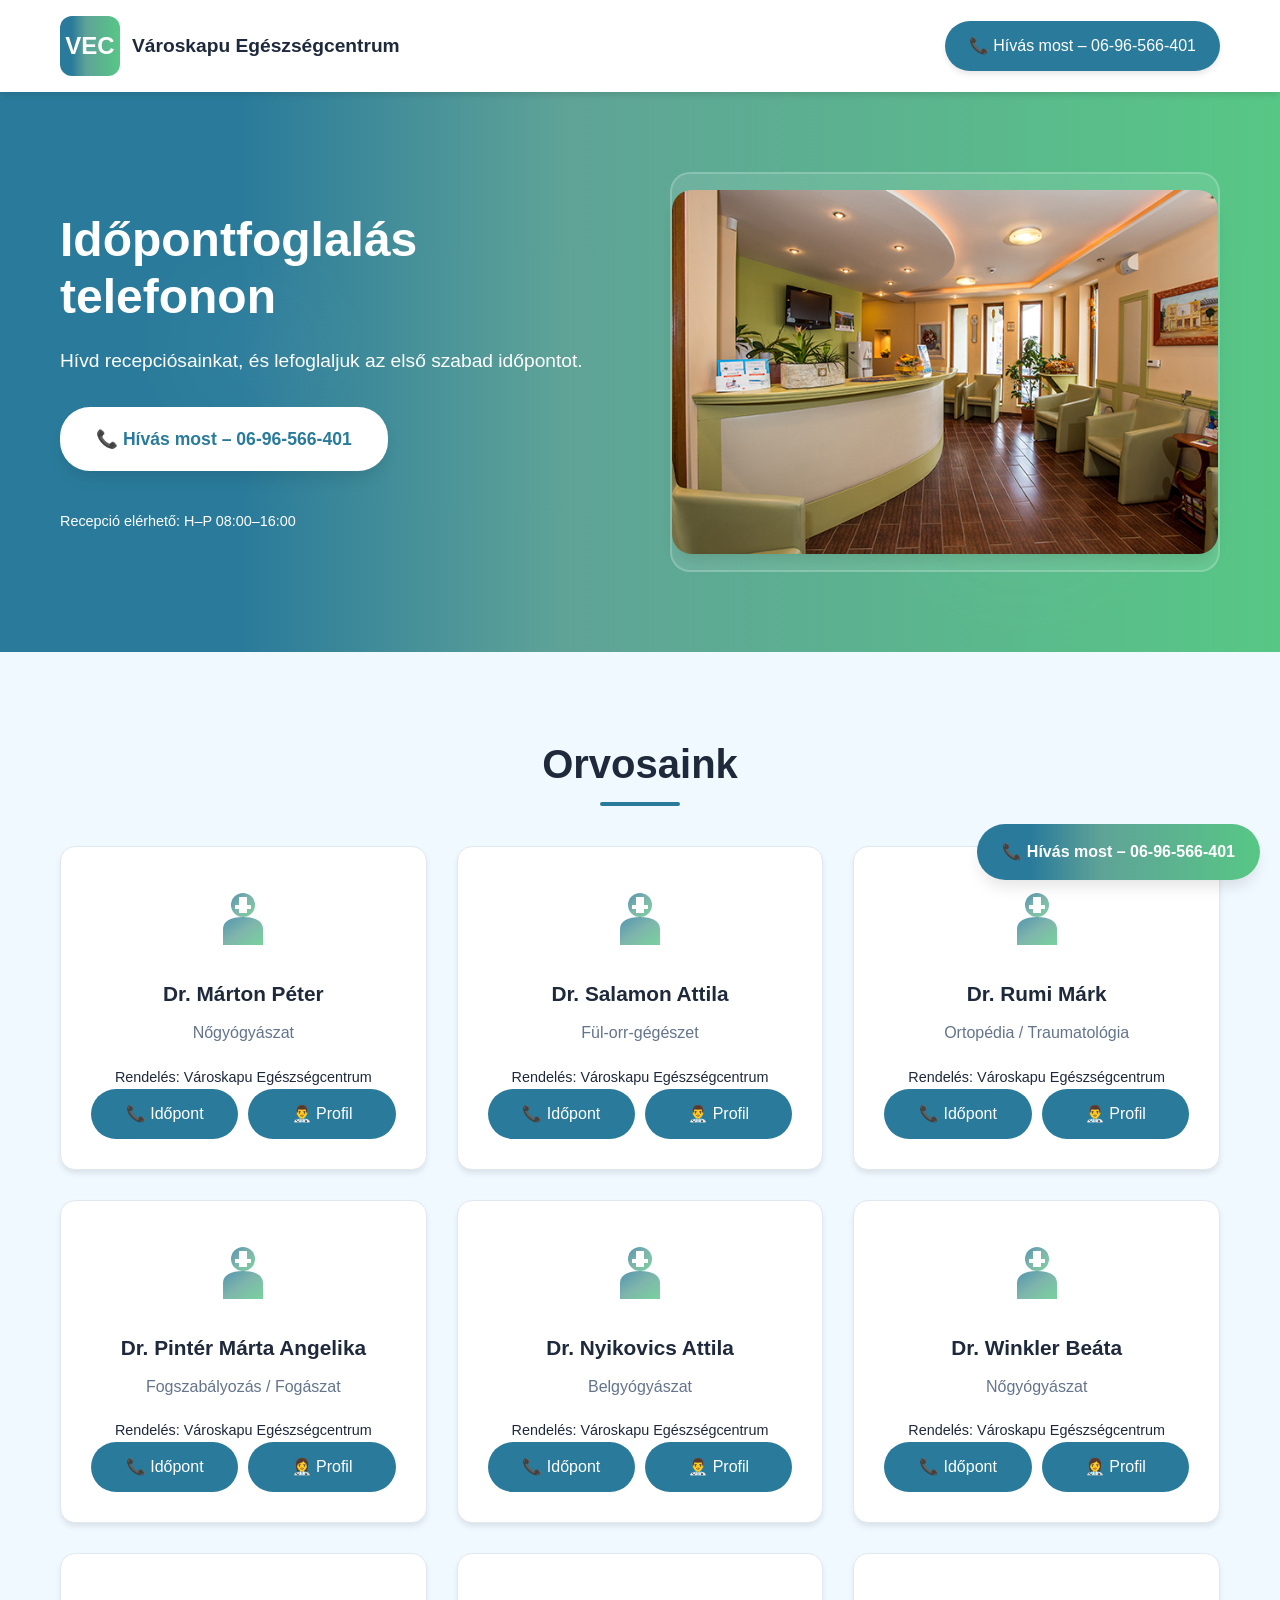
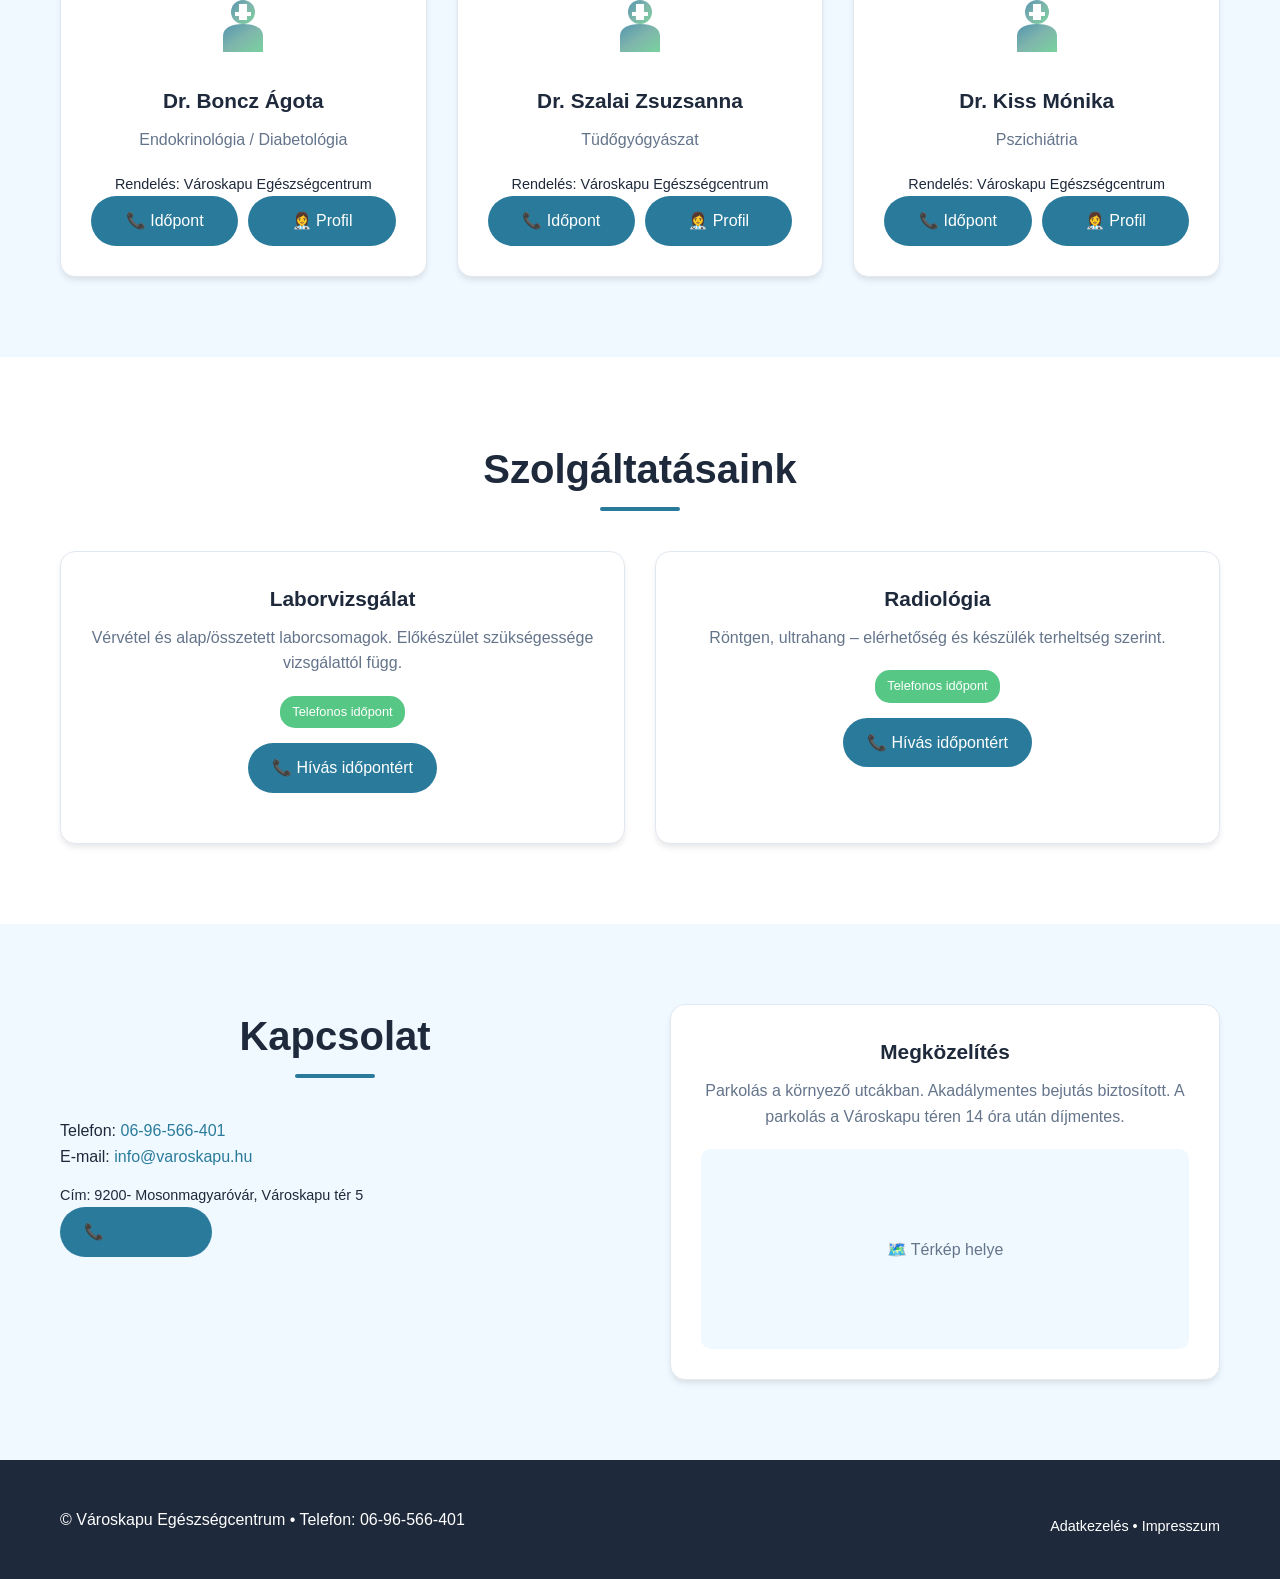
==== commit 2c681eb5: "Update index.html" ====
--- a/index.html
+++ b/index.html
@@ -265,6 +265,7 @@
       border: 1px solid var(--border-color);
       position: relative;
       overflow: hidden;
+      text-align: center;
     }
 
     .card::before {
@@ -274,7 +275,7 @@
       left: 0;
       right: 0;
       height: 4px;
-      background: var(--primary-color);
+      background: var(--medical-gradient);
       transform: scaleX(0);
       transition: transform 0.3s ease;
     }
@@ -297,6 +298,43 @@
     .card p {
       color: var(--text-light);
       margin-bottom: 20px;
+    }
+
+    .doctor-image {
+      display: flex;
+      justify-content: center;
+      margin-bottom: 20px;
+    }
+
+    .doctor-image svg {
+      transition: transform 0.3s ease;
+    }
+
+    .card:hover .doctor-image svg {
+      transform: scale(1.1) rotate(5deg);
+    }
+
+    .doctor-buttons {
+      display: flex;
+      gap: 10px;
+      justify-content: center;
+      flex-wrap: wrap;
+    }
+
+    .btn-primary {
+      background: var(--primary-color);
+      flex: 1;
+      min-width: 120px;
+    }
+
+    .btn-secondary {
+      background: var(--accent-color);
+      flex: 1;
+      min-width: 120px;
+    }
+
+    .btn-secondary:hover {
+      background: #45b373;
     }
 
     .btn {
@@ -584,11 +622,17 @@
           <div class="hero-image">
             <div style="width: 100%; height: 400px; background: rgba(255,255,255,0.1); border-radius: 20px; display: flex; align-items: center; justify-content: center; color: white; font-size: 1.2rem; backdrop-filter: blur(10px); border: 2px solid rgba(255,255,255,0.2);">
               <img
+
   src="IMG_2828.jpg"
+
   alt="Recepció – Városkapu Egészségcentrum"
+
   decoding="async"
+
   fetchpriority="high"
+
   loading="eager"
+
 />
             </div>
           </div>
@@ -601,58 +645,220 @@
         <h2>Orvosaink</h2>
         <div class="grid">
           <article class="card">
-            <h3>Dr. Marton Péter</h3>
+            <div class="doctor-image">
+              <svg width="80" height="80" viewBox="0 0 100 100" xmlns="http://www.w3.org/2000/svg">
+                <defs>
+                  <linearGradient id="doctorGrad1" x1="0%" y1="0%" x2="100%" y2="100%">
+                    <stop offset="0%" style="stop-color:#2a7b9b;stop-opacity:1" />
+                    <stop offset="50%" style="stop-color:#5fa397;stop-opacity:1" />
+                    <stop offset="100%" style="stop-color:#57c785;stop-opacity:1" />
+                  </linearGradient>
+                </defs>
+                <circle cx="50" cy="35" r="15" fill="url(#doctorGrad1)" opacity="0.8"/>
+                <path d="M25 65 C25 55, 35 50, 50 50 C65 50, 75 55, 75 65 L75 85 L25 85 Z" fill="url(#doctorGrad1)" opacity="0.8"/>
+                <path d="M45 25 L55 25 L55 45 L45 45 Z" fill="white"/>
+                <path d="M40 35 L60 35 L60 40 L40 40 Z" fill="white"/>
+              </svg>
+            </div>
+            <h3>Dr. Márton Péter</h3>
             <p>Nőgyógyászat</p>
             <div class="small">Rendelés: Városkapu Egészségcentrum</div>
-            <p><a class="btn" href="tel:+3696566401" data-label="orvos_kartya_dr-marton-peter">📞 Hívás időpontért</a></p>
+            <div class="doctor-buttons">
+              <a class="btn btn-primary" href="tel:+3696566401" data-label="orvos_kartya_dr-marton-peter">📞 Időpont</a>
+              <a class="btn btn-secondary" href="/orvosok/dr-marton-peter" data-label="orvos_profil_dr-marton-peter">👨‍⚕️ Profil</a>
+            </div>
           </article>
           <article class="card">
+            <div class="doctor-image">
+              <svg width="80" height="80" viewBox="0 0 100 100" xmlns="http://www.w3.org/2000/svg">
+                <defs>
+                  <linearGradient id="doctorGrad2" x1="0%" y1="0%" x2="100%" y2="100%">
+                    <stop offset="0%" style="stop-color:#2a7b9b;stop-opacity:1" />
+                    <stop offset="50%" style="stop-color:#5fa397;stop-opacity:1" />
+                    <stop offset="100%" style="stop-color:#57c785;stop-opacity:1" />
+                  </linearGradient>
+                </defs>
+                <circle cx="50" cy="35" r="15" fill="url(#doctorGrad2)" opacity="0.8"/>
+                <path d="M25 65 C25 55, 35 50, 50 50 C65 50, 75 55, 75 65 L75 85 L25 85 Z" fill="url(#doctorGrad2)" opacity="0.8"/>
+                <path d="M45 25 L55 25 L55 45 L45 45 Z" fill="white"/>
+                <path d="M40 35 L60 35 L60 40 L40 40 Z" fill="white"/>
+              </svg>
+            </div>
             <h3>Dr. Salamon Attila</h3>
             <p>Fül-orr-gégészet</p>
             <div class="small">Rendelés: Városkapu Egészségcentrum</div>
-            <p><a class="btn" href="tel:+3696566401" data-label="orvos_kartya_dr-salamon-attila">📞 Hívás időpontért</a></p>
+            <div class="doctor-buttons">
+              <a class="btn btn-primary" href="tel:+3696566401" data-label="orvos_kartya_dr-salamon-attila">📞 Időpont</a>
+              <a class="btn btn-secondary" href="/orvosok/dr-salamon-attila" data-label="orvos_profil_dr-salamon-attila">👨‍⚕️ Profil</a>
+            </div>
           </article>
           <article class="card">
+            <div class="doctor-image">
+              <svg width="80" height="80" viewBox="0 0 100 100" xmlns="http://www.w3.org/2000/svg">
+                <defs>
+                  <linearGradient id="doctorGrad3" x1="0%" y1="0%" x2="100%" y2="100%">
+                    <stop offset="0%" style="stop-color:#2a7b9b;stop-opacity:1" />
+                    <stop offset="50%" style="stop-color:#5fa397;stop-opacity:1" />
+                    <stop offset="100%" style="stop-color:#57c785;stop-opacity:1" />
+                  </linearGradient>
+                </defs>
+                <circle cx="50" cy="35" r="15" fill="url(#doctorGrad3)" opacity="0.8"/>
+                <path d="M25 65 C25 55, 35 50, 50 50 C65 50, 75 55, 75 65 L75 85 L25 85 Z" fill="url(#doctorGrad3)" opacity="0.8"/>
+                <path d="M45 25 L55 25 L55 45 L45 45 Z" fill="white"/>
+                <path d="M40 35 L60 35 L60 40 L40 40 Z" fill="white"/>
+              </svg>
+            </div>
             <h3>Dr. Rumi Márk</h3>
             <p>Ortopédia / Traumatológia</p>
             <div class="small">Rendelés: Városkapu Egészségcentrum</div>
-            <p><a class="btn" href="tel:+3696566401" data-label="orvos_kartya_dr-rumi-mark">📞 Hívás időpontért</a></p>
+            <div class="doctor-buttons">
+              <a class="btn btn-primary" href="tel:+3696566401" data-label="orvos_kartya_dr-rumi-mark">📞 Időpont</a>
+              <a class="btn btn-secondary" href="/orvosok/dr-rumi-mark" data-label="orvos_profil_dr-rumi-mark">👨‍⚕️ Profil</a>
+            </div>
           </article>
           <article class="card">
+            <div class="doctor-image">
+              <svg width="80" height="80" viewBox="0 0 100 100" xmlns="http://www.w3.org/2000/svg">
+                <defs>
+                  <linearGradient id="doctorGrad4" x1="0%" y1="0%" x2="100%" y2="100%">
+                    <stop offset="0%" style="stop-color:#2a7b9b;stop-opacity:1" />
+                    <stop offset="50%" style="stop-color:#5fa397;stop-opacity:1" />
+                    <stop offset="100%" style="stop-color:#57c785;stop-opacity:1" />
+                  </linearGradient>
+                </defs>
+                <circle cx="50" cy="35" r="15" fill="url(#doctorGrad4)" opacity="0.8"/>
+                <path d="M25 65 C25 55, 35 50, 50 50 C65 50, 75 55, 75 65 L75 85 L25 85 Z" fill="url(#doctorGrad4)" opacity="0.8"/>
+                <path d="M45 25 L55 25 L55 45 L45 45 Z" fill="white"/>
+                <path d="M40 35 L60 35 L60 40 L40 40 Z" fill="white"/>
+              </svg>
+            </div>
             <h3>Dr. Pintér Márta Angelika</h3>
             <p>Fogszabályozás / Fogászat</p>
             <div class="small">Rendelés: Városkapu Egészségcentrum</div>
-            <p><a class="btn" href="tel:+3696566401" data-label="orvos_kartya_dr-pinter-marta-angelika">📞 Hívás időpontért</a></p>
+            <div class="doctor-buttons">
+              <a class="btn btn-primary" href="tel:+3696566401" data-label="orvos_kartya_dr-pinter-marta-angelika">📞 Időpont</a>
+              <a class="btn btn-secondary" href="/orvosok/dr-pinter-marta-angelika" data-label="orvos_profil_dr-pinter-marta-angelika">👩‍⚕️ Profil</a>
+            </div>
           </article>
           <article class="card">
+            <div class="doctor-image">
+              <svg width="80" height="80" viewBox="0 0 100 100" xmlns="http://www.w3.org/2000/svg">
+                <defs>
+                  <linearGradient id="doctorGrad5" x1="0%" y1="0%" x2="100%" y2="100%">
+                    <stop offset="0%" style="stop-color:#2a7b9b;stop-opacity:1" />
+                    <stop offset="50%" style="stop-color:#5fa397;stop-opacity:1" />
+                    <stop offset="100%" style="stop-color:#57c785;stop-opacity:1" />
+                  </linearGradient>
+                </defs>
+                <circle cx="50" cy="35" r="15" fill="url(#doctorGrad5)" opacity="0.8"/>
+                <path d="M25 65 C25 55, 35 50, 50 50 C65 50, 75 55, 75 65 L75 85 L25 85 Z" fill="url(#doctorGrad5)" opacity="0.8"/>
+                <path d="M45 25 L55 25 L55 45 L45 45 Z" fill="white"/>
+                <path d="M40 35 L60 35 L60 40 L40 40 Z" fill="white"/>
+              </svg>
+            </div>
             <h3>Dr. Nyikovics Attila</h3>
             <p>Belgyógyászat</p>
             <div class="small">Rendelés: Városkapu Egészségcentrum</div>
-            <p><a class="btn" href="tel:+3696566401" data-label="orvos_kartya_dr-nyikovics-attila">📞 Hívás időpontért</a></p>
+            <div class="doctor-buttons">
+              <a class="btn btn-primary" href="tel:+3696566401" data-label="orvos_kartya_dr-nyikovics-attila">📞 Időpont</a>
+              <a class="btn btn-secondary" href="/orvosok/dr-nyikovics-attila" data-label="orvos_profil_dr-nyikovics-attila">👨‍⚕️ Profil</a>
+            </div>
           </article>
           <article class="card">
+            <div class="doctor-image">
+              <svg width="80" height="80" viewBox="0 0 100 100" xmlns="http://www.w3.org/2000/svg">
+                <defs>
+                  <linearGradient id="doctorGrad6" x1="0%" y1="0%" x2="100%" y2="100%">
+                    <stop offset="0%" style="stop-color:#2a7b9b;stop-opacity:1" />
+                    <stop offset="50%" style="stop-color:#5fa397;stop-opacity:1" />
+                    <stop offset="100%" style="stop-color:#57c785;stop-opacity:1" />
+                  </linearGradient>
+                </defs>
+                <circle cx="50" cy="35" r="15" fill="url(#doctorGrad6)" opacity="0.8"/>
+                <path d="M25 65 C25 55, 35 50, 50 50 C65 50, 75 55, 75 65 L75 85 L25 85 Z" fill="url(#doctorGrad6)" opacity="0.8"/>
+                <path d="M45 25 L55 25 L55 45 L45 45 Z" fill="white"/>
+                <path d="M40 35 L60 35 L60 40 L40 40 Z" fill="white"/>
+              </svg>
+            </div>
             <h3>Dr. Winkler Beáta</h3>
             <p>Nőgyógyászat</p>
             <div class="small">Rendelés: Városkapu Egészségcentrum</div>
-            <p><a class="btn" href="tel:+3696566401" data-label="orvos_kartya_dr-winkler-beata">📞 Hívás időpontért</a></p>
+            <div class="doctor-buttons">
+              <a class="btn btn-primary" href="tel:+3696566401" data-label="orvos_kartya_dr-winkler-beata">📞 Időpont</a>
+              <a class="btn btn-secondary" href="/orvosok/dr-winkler-beata" data-label="orvos_profil_dr-winkler-beata">👩‍⚕️ Profil</a>
+            </div>
           </article>
           <article class="card">
+            <div class="doctor-image">
+              <svg width="80" height="80" viewBox="0 0 100 100" xmlns="http://www.w3.org/2000/svg">
+                <defs>
+                  <linearGradient id="doctorGrad7" x1="0%" y1="0%" x2="100%" y2="100%">
+                    <stop offset="0%" style="stop-color:#2a7b9b;stop-opacity:1" />
+                    <stop offset="50%" style="stop-color:#5fa397;stop-opacity:1" />
+                    <stop offset="100%" style="stop-color:#57c785;stop-opacity:1" />
+                  </linearGradient>
+                </defs>
+                <circle cx="50" cy="35" r="15" fill="url(#doctorGrad7)" opacity="0.8"/>
+                <path d="M25 65 C25 55, 35 50, 50 50 C65 50, 75 55, 75 65 L75 85 L25 85 Z" fill="url(#doctorGrad7)" opacity="0.8"/>
+                <path d="M45 25 L55 25 L55 45 L45 45 Z" fill="white"/>
+                <path d="M40 35 L60 35 L60 40 L40 40 Z" fill="white"/>
+              </svg>
+            </div>
             <h3>Dr. Boncz Ágota</h3>
             <p>Endokrinológia / Diabetológia</p>
             <div class="small">Rendelés: Városkapu Egészségcentrum</div>
-            <p><a class="btn" href="tel:+3696566401" data-label="orvos_kartya_dr-boncz-agota">📞 Hívás időpontért</a></p>
+            <div class="doctor-buttons">
+              <a class="btn btn-primary" href="tel:+3696566401" data-label="orvos_kartya_dr-boncz-agota">📞 Időpont</a>
+              <a class="btn btn-secondary" href="/orvosok/dr-boncz-agota" data-label="orvos_profil_dr-boncz-agota">👩‍⚕️ Profil</a>
+            </div>
           </article>
           <article class="card">
+            <div class="doctor-image">
+              <svg width="80" height="80" viewBox="0 0 100 100" xmlns="http://www.w3.org/2000/svg">
+                <defs>
+                  <linearGradient id="doctorGrad8" x1="0%" y1="0%" x2="100%" y2="100%">
+                    <stop offset="0%" style="stop-color:#2a7b9b;stop-opacity:1" />
+                    <stop offset="50%" style="stop-color:#5fa397;stop-opacity:1" />
+                    <stop offset="100%" style="stop-color:#57c785;stop-opacity:1" />
+                  </linearGradient>
+                </defs>
+                <circle cx="50" cy="35" r="15" fill="url(#doctorGrad8)" opacity="0.8"/>
+                <path d="M25 65 C25 55, 35 50, 50 50 C65 50, 75 55, 75 65 L75 85 L25 85 Z" fill="url(#doctorGrad8)" opacity="0.8"/>
+                <path d="M45 25 L55 25 L55 45 L45 45 Z" fill="white"/>
+                <path d="M40 35 L60 35 L60 40 L40 40 Z" fill="white"/>
+              </svg>
+            </div>
             <h3>Dr. Szalai Zsuzsanna</h3>
             <p>Tüdőgyógyászat</p>
             <div class="small">Rendelés: Városkapu Egészségcentrum</div>
-            <p><a class="btn" href="tel:+3696566401" data-label="orvos_kartya_dr-szalaizsuzsanna">📞 Hívás időpontért</a></p>
+            <div class="doctor-buttons">
+              <a class="btn btn-primary" href="tel:+3696566401" data-label="orvos_kartya_dr-szalaizsuzsanna">📞 Időpont</a>
+              <a class="btn btn-secondary" href="/orvosok/dr-szalai-zsuzsanna" data-label="orvos_profil_dr-szalai-zsuzsanna">👩‍⚕️ Profil</a>
+            </div>
           </article>
           <article class="card">
+            <div class="doctor-image">
+              <svg width="80" height="80" viewBox="0 0 100 100" xmlns="http://www.w3.org/2000/svg">
+                <defs>
+                  <linearGradient id="doctorGrad9" x1="0%" y1="0%" x2="100%" y2="100%">
+                    <stop offset="0%" style="stop-color:#2a7b9b;stop-opacity:1" />
+                    <stop offset="50%" style="stop-color:#5fa397;stop-opacity:1" />
+                    <stop offset="100%" style="stop-color:#57c785;stop-opacity:1" />
+                  </linearGradient>
+                </defs>
+                <circle cx="50" cy="35" r="15" fill="url(#doctorGrad9)" opacity="0.8"/>
+                <path d="M25 65 C25 55, 35 50, 50 50 C65 50, 75 55, 75 65 L75 85 L25 85 Z" fill="url(#doctorGrad9)" opacity="0.8"/>
+                <path d="M45 25 L55 25 L55 45 L45 45 Z" fill="white"/>
+                <path d="M40 35 L60 35 L60 40 L40 40 Z" fill="white"/>
+              </svg>
+            </div>
             <h3>Dr. Kiss Mónika</h3>
             <p>Pszichiátria</p>
             <div class="small">Rendelés: Városkapu Egészségcentrum</div>
-            <p><a class="btn" href="tel:+3696566401" data-label="orvos_kartya_dr-kiss-monika">📞 Hívás időpontért</a></p>
+            <div class="doctor-buttons">
+              <a class="btn btn-primary" href="tel:+3696566401" data-label="orvos_kartya_dr-kiss-monika">📞 Időpont</a>
+              <a class="btn btn-secondary" href="/orvosok/dr-kiss-monika" data-label="orvos_profil_dr-kiss-monika">👩‍⚕️ Profil</a>
+            </div>
           </article>
         </div>
       </div>
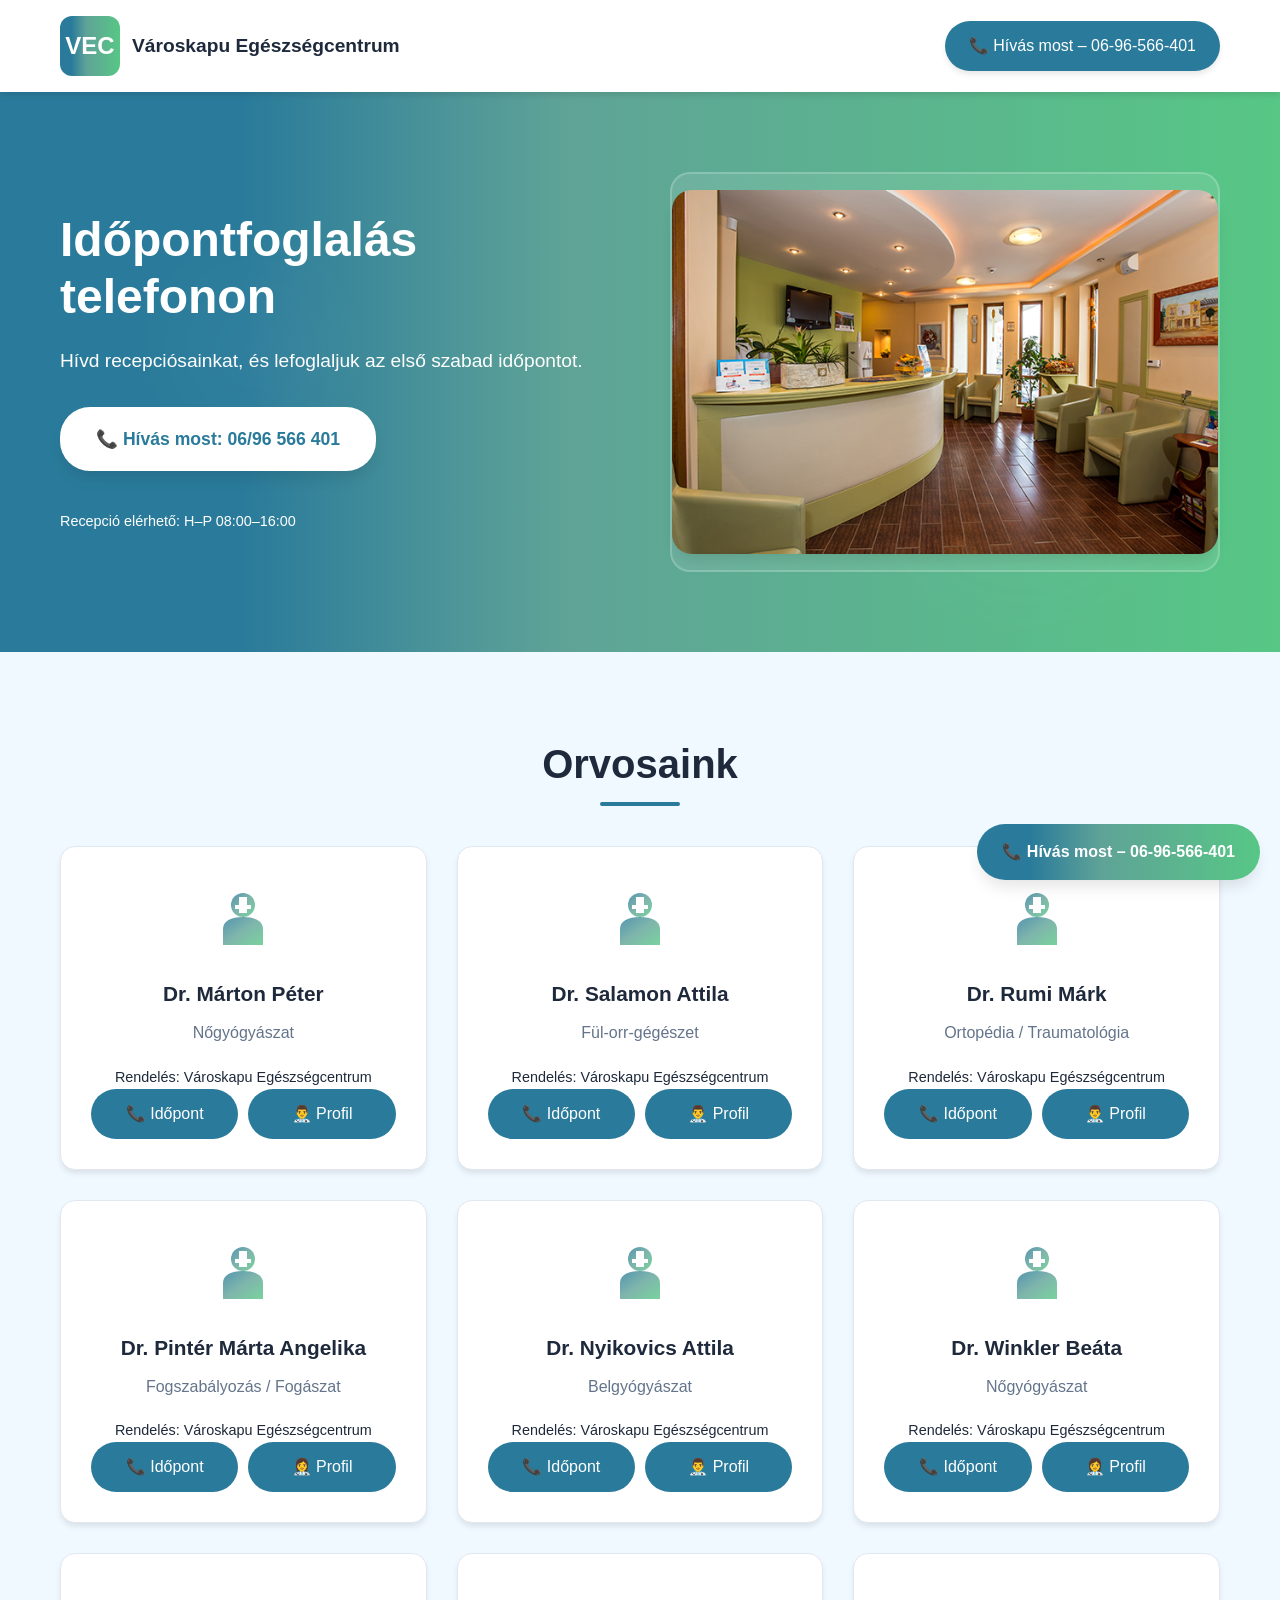
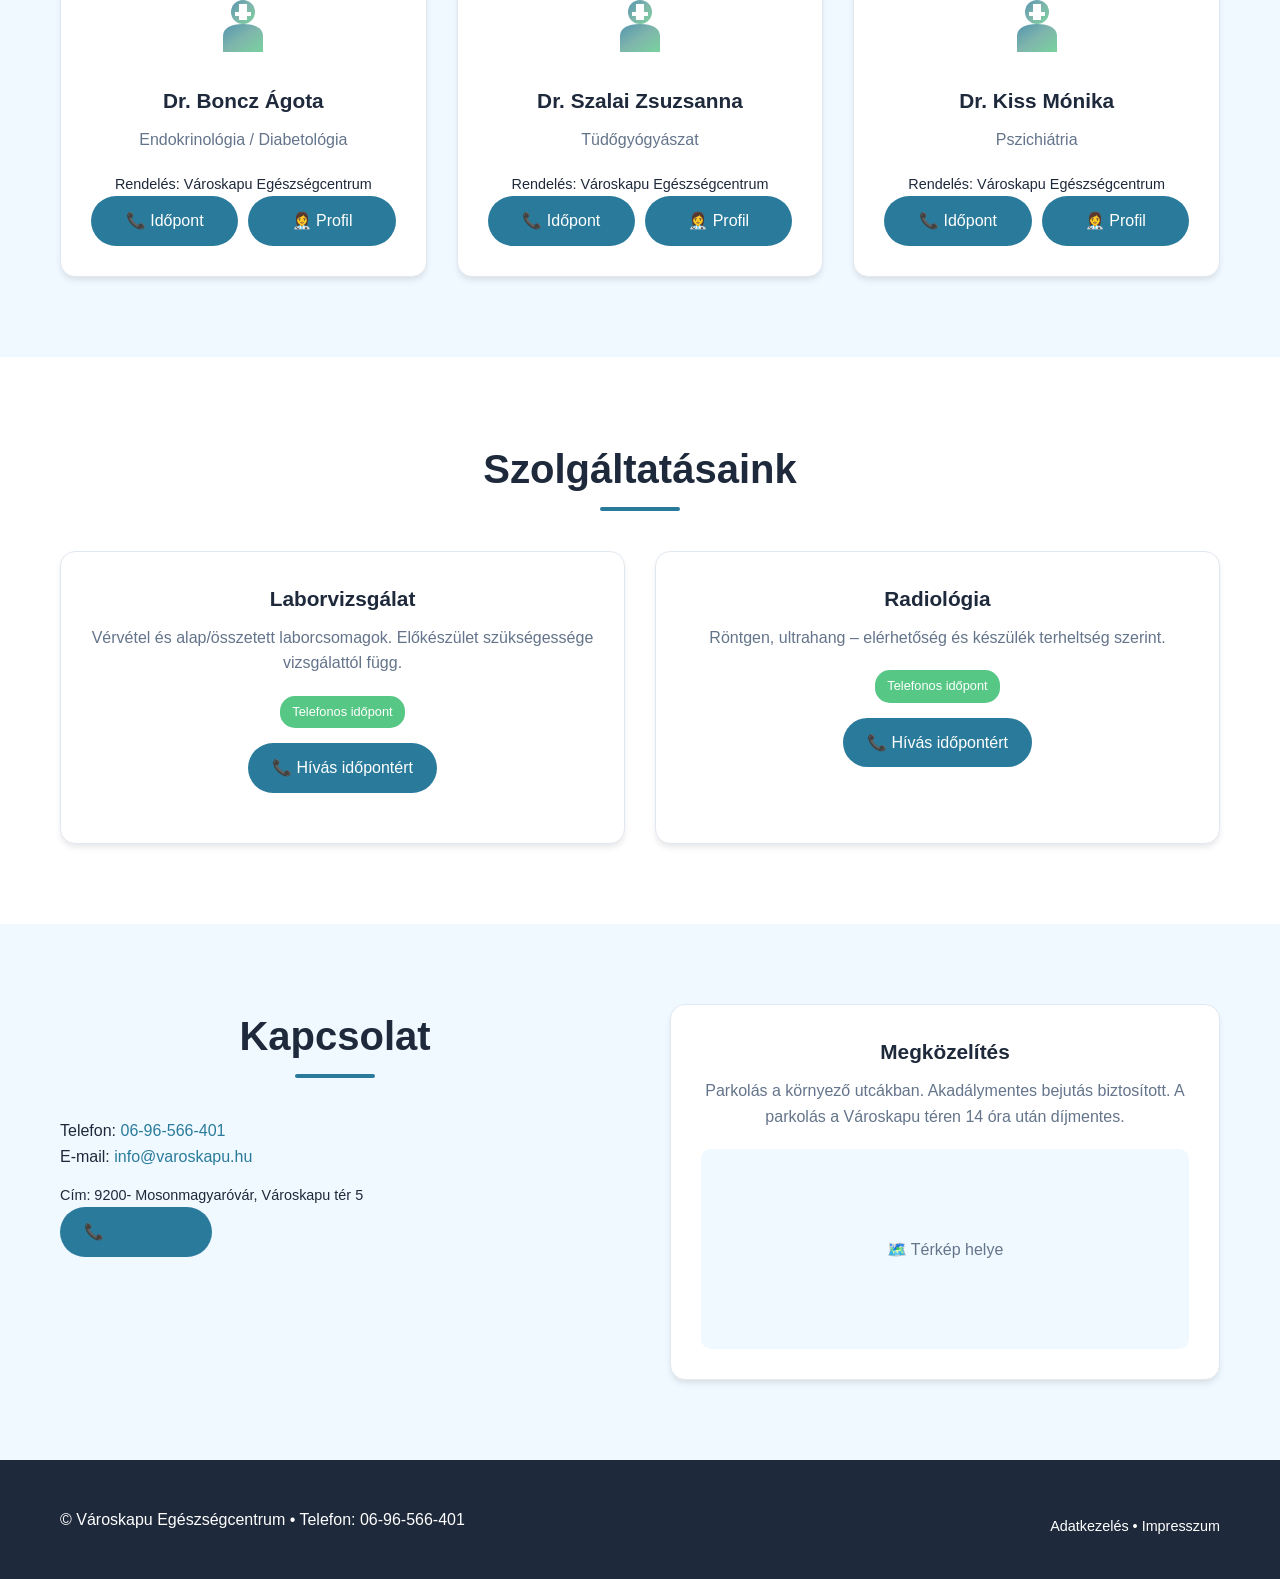
==== commit 7afe6065: "Update index.html" ====
--- a/index.html
+++ b/index.html
@@ -613,7 +613,7 @@
             <p>Hívd recepciósainkat, és lefoglaljuk az első szabad időpontot.</p>
             <p>
               <a class="cta" href="tel:+3696566401" data-label="hero_cta">
-                📞 Hívás most – 06-96-566-401
+                📞 Hívás most: 06/96 566 401
               </a>
             </p>
             <div class="small">Recepció elérhető: H–P 08:00–16:00</div>
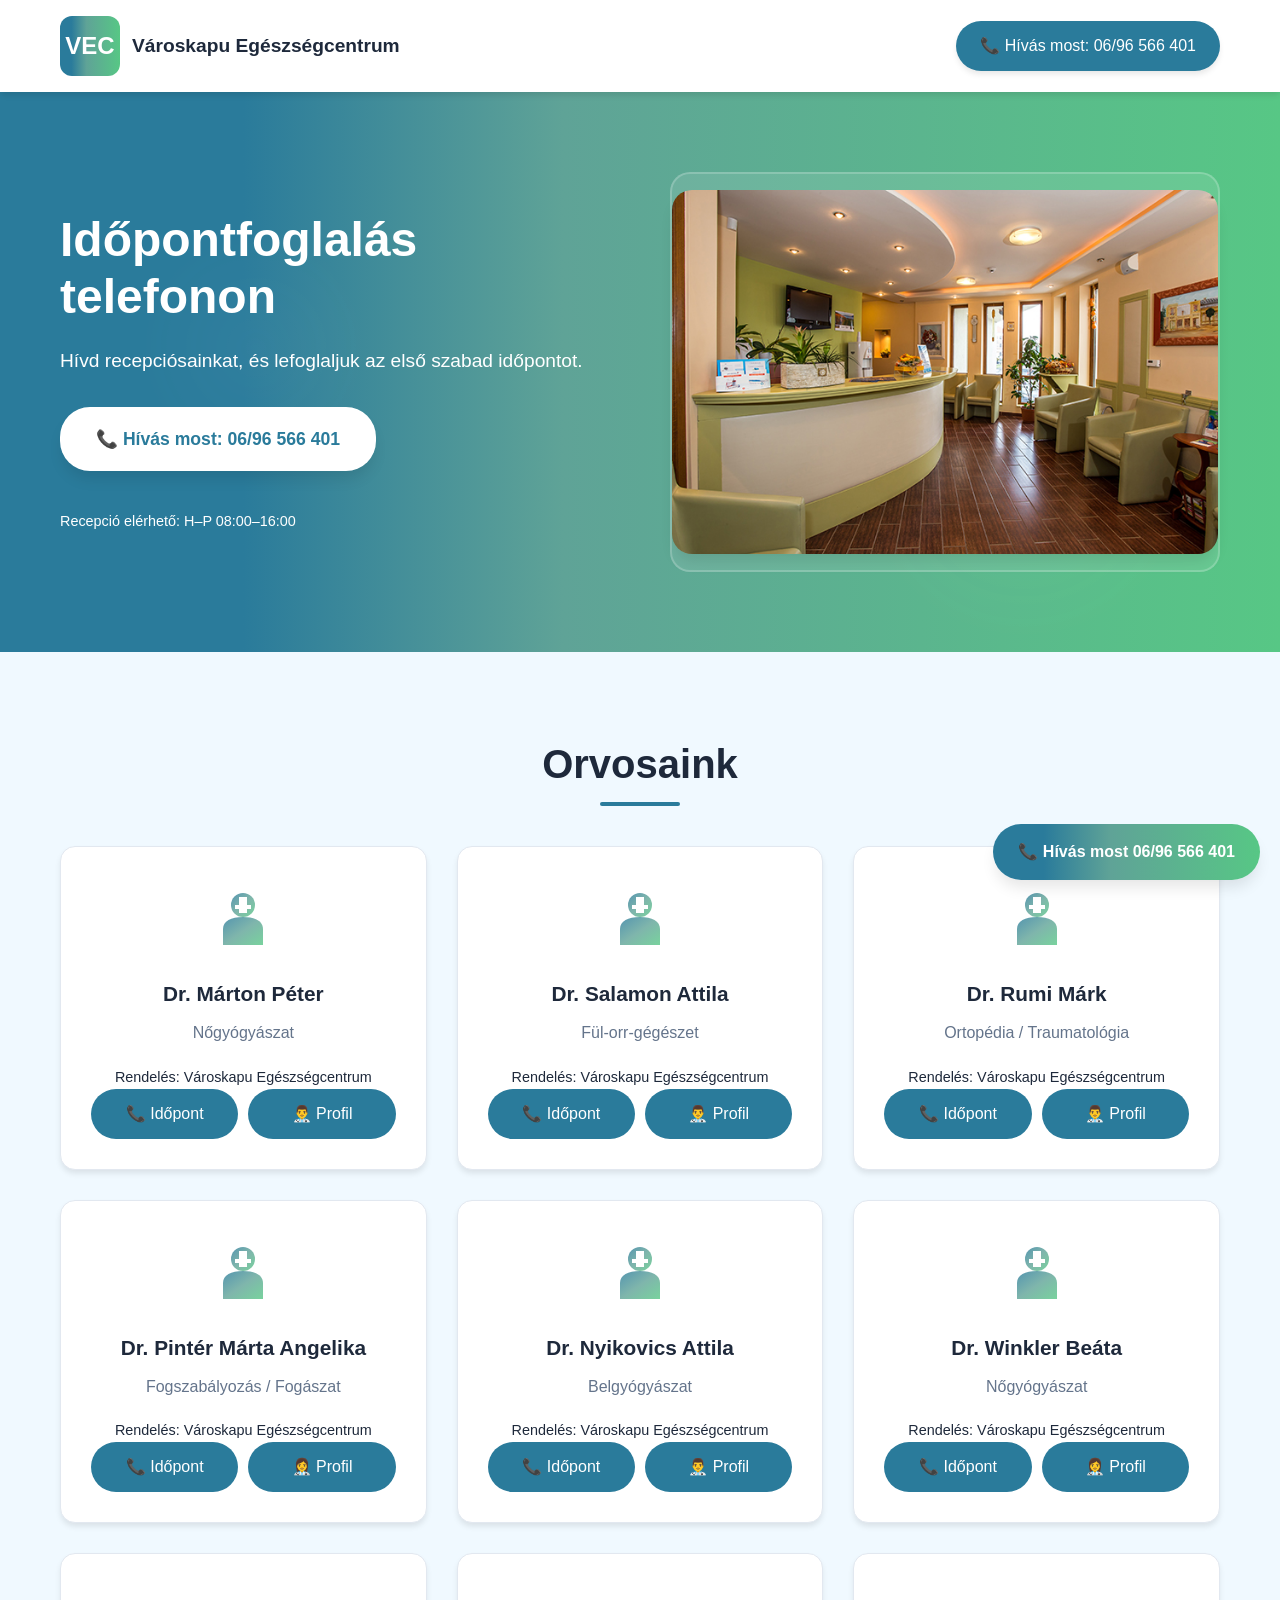
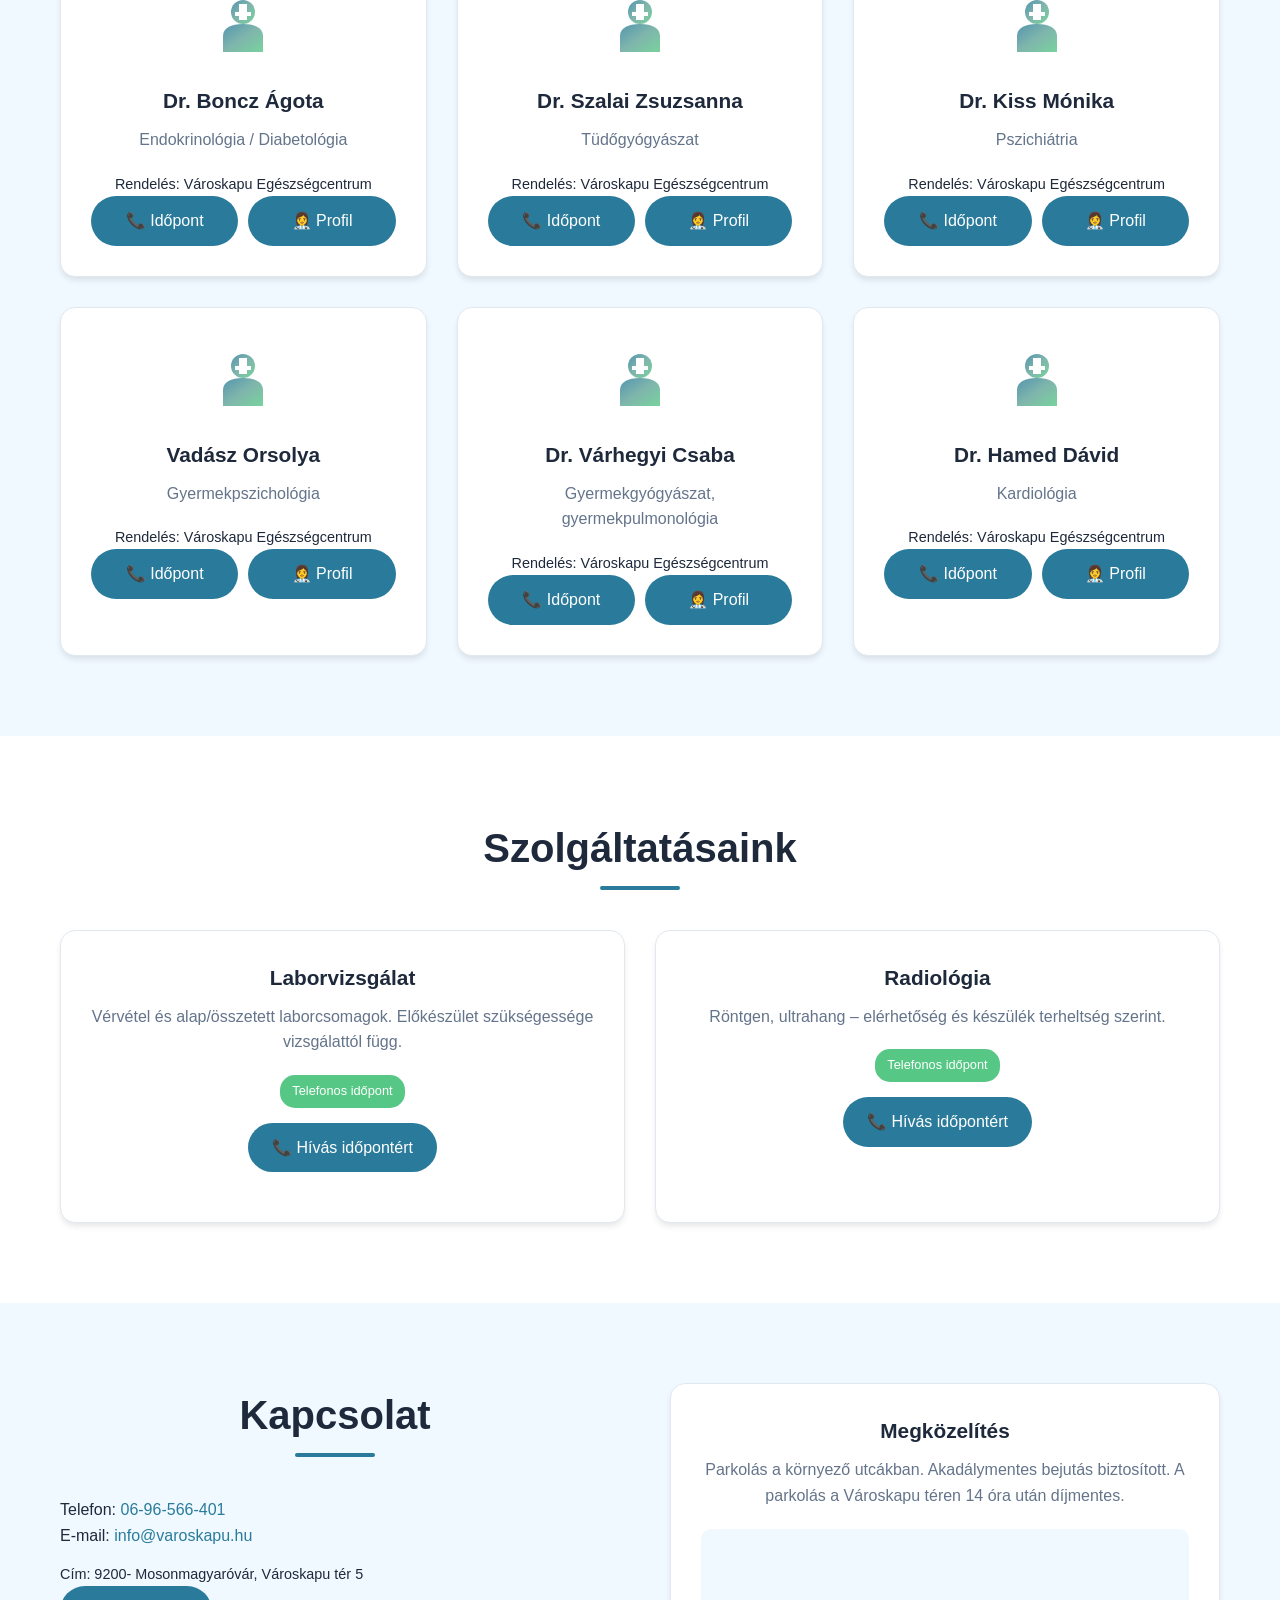
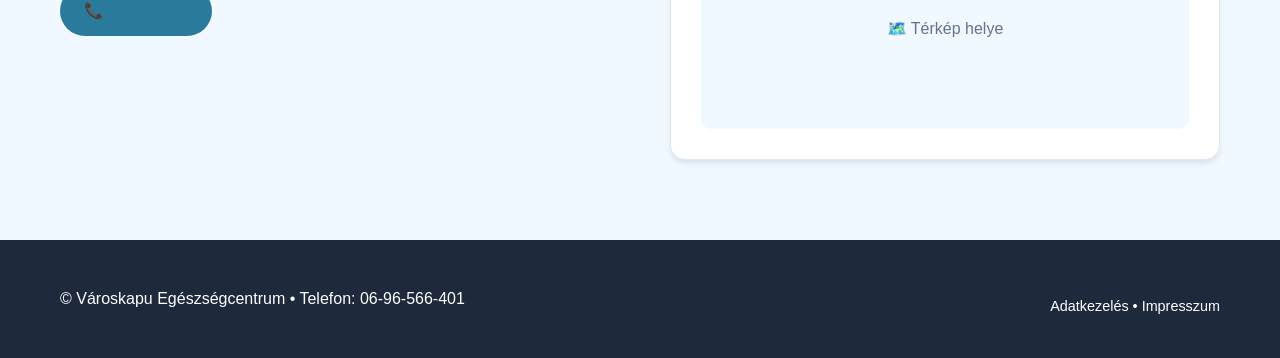
==== commit a2a38616: "füge index.html hinzu" ====
--- a/index.html
+++ b/index.html
@@ -600,7 +600,7 @@
         <div class="logo" style="width: 60px; height: 60px; background: var(--medical-gradient); border-radius: 12px; display: flex; align-items: center; justify-content: center; color: white; font-weight: bold; font-size: 1.5rem;">VEC</div>
         <span class="brand-text">Városkapu Egészségcentrum</span>
       </a>
-      <a href="tel:+3696566401" class="header-cta" data-label="header_cta">📞 Hívás most – 06-96-566-401</a>
+      <a href="tel:+3696566401" class="header-cta" data-label="header_cta">📞 Hívás most: 06/96 566 401</a>
     </div>
   </header>
 
@@ -858,6 +858,78 @@
             <div class="doctor-buttons">
               <a class="btn btn-primary" href="tel:+3696566401" data-label="orvos_kartya_dr-kiss-monika">📞 Időpont</a>
               <a class="btn btn-secondary" href="/orvosok/dr-kiss-monika" data-label="orvos_profil_dr-kiss-monika">👩‍⚕️ Profil</a>
+            </div>
+          </article>
+          <article class="card">
+            <div class="doctor-image">
+              <svg width="80" height="80" viewBox="0 0 100 100" xmlns="http://www.w3.org/2000/svg">
+                <defs>
+                  <linearGradient id="doctorGrad9" x1="0%" y1="0%" x2="100%" y2="100%">
+                    <stop offset="0%" style="stop-color:#2a7b9b;stop-opacity:1" />
+                    <stop offset="50%" style="stop-color:#5fa397;stop-opacity:1" />
+                    <stop offset="100%" style="stop-color:#57c785;stop-opacity:1" />
+                  </linearGradient>
+                </defs>
+                <circle cx="50" cy="35" r="15" fill="url(#doctorGrad9)" opacity="0.8"/>
+                <path d="M25 65 C25 55, 35 50, 50 50 C65 50, 75 55, 75 65 L75 85 L25 85 Z" fill="url(#doctorGrad9)" opacity="0.8"/>
+                <path d="M45 25 L55 25 L55 45 L45 45 Z" fill="white"/>
+                <path d="M40 35 L60 35 L60 40 L40 40 Z" fill="white"/>
+              </svg>
+            </div>
+            <h3>Vadász Orsolya</h3>
+            <p>Gyermekpszichológia</p>
+            <div class="small">Rendelés: Városkapu Egészségcentrum</div>
+            <div class="doctor-buttons">
+              <a class="btn btn-primary" href="tel:+3696566401" data-label="orvos_kartya_vadasz-orsolya">📞 Időpont</a>
+              <a class="btn btn-secondary" href="/orvosok/vadasz-orsolya" data-label="orvos_profil_vadasz-orsolya">👩‍⚕️ Profil</a>
+            </div>
+          </article>
+          <article class="card">
+            <div class="doctor-image">
+              <svg width="80" height="80" viewBox="0 0 100 100" xmlns="http://www.w3.org/2000/svg">
+                <defs>
+                  <linearGradient id="doctorGrad9" x1="0%" y1="0%" x2="100%" y2="100%">
+                    <stop offset="0%" style="stop-color:#2a7b9b;stop-opacity:1" />
+                    <stop offset="50%" style="stop-color:#5fa397;stop-opacity:1" />
+                    <stop offset="100%" style="stop-color:#57c785;stop-opacity:1" />
+                  </linearGradient>
+                </defs>
+                <circle cx="50" cy="35" r="15" fill="url(#doctorGrad9)" opacity="0.8"/>
+                <path d="M25 65 C25 55, 35 50, 50 50 C65 50, 75 55, 75 65 L75 85 L25 85 Z" fill="url(#doctorGrad9)" opacity="0.8"/>
+                <path d="M45 25 L55 25 L55 45 L45 45 Z" fill="white"/>
+                <path d="M40 35 L60 35 L60 40 L40 40 Z" fill="white"/>
+              </svg>
+            </div>
+            <h3>Dr. Várhegyi Csaba</h3>
+            <p>Gyermekgyógyászat, gyermekpulmonológia</p>
+            <div class="small">Rendelés: Városkapu Egészségcentrum</div>
+            <div class="doctor-buttons">
+              <a class="btn btn-primary" href="tel:+3696566401" data-label="orvos_kartya_dr-varhegyi-csaba">📞 Időpont</a>
+              <a class="btn btn-secondary" href="www.varhegyicsaba.hu"  data-label="orvos_profil_dr-varhegyi-csaba">👩‍⚕️ Profil</a>
+            </div>
+          </article>
+          <article class="card">
+            <div class="doctor-image">
+              <svg width="80" height="80" viewBox="0 0 100 100" xmlns="http://www.w3.org/2000/svg">
+                <defs>
+                  <linearGradient id="doctorGrad9" x1="0%" y1="0%" x2="100%" y2="100%">
+                    <stop offset="0%" style="stop-color:#2a7b9b;stop-opacity:1" />
+                    <stop offset="50%" style="stop-color:#5fa397;stop-opacity:1" />
+                    <stop offset="100%" style="stop-color:#57c785;stop-opacity:1" />
+                  </linearGradient>
+                </defs>
+                <circle cx="50" cy="35" r="15" fill="url(#doctorGrad9)" opacity="0.8"/>
+                <path d="M25 65 C25 55, 35 50, 50 50 C65 50, 75 55, 75 65 L75 85 L25 85 Z" fill="url(#doctorGrad9)" opacity="0.8"/>
+                <path d="M45 25 L55 25 L55 45 L45 45 Z" fill="white"/>
+                <path d="M40 35 L60 35 L60 40 L40 40 Z" fill="white"/>
+              </svg>
+            </div>
+            <h3>Dr. Hamed Dávid</h3>
+            <p>Kardiológia</p>
+            <div class="small">Rendelés: Városkapu Egészségcentrum</div>
+            <div class="doctor-buttons">
+              <a class="btn btn-primary" href="tel:+3696566401" data-label="orvos_kartya_dr-hamed-david">📞 Időpont</a>
+              <a class="btn btn-secondary" href="https://drhamed.hu" data-label="orvos_profil_dr-hamed-david">👩‍⚕️ Profil</a>
             </div>
           </article>
         </div>
@@ -914,7 +986,7 @@
   </footer>
 
   <div class="sticky-cta" aria-label="Telefonos időpontfoglalás">
-    <a href="tel:+3696566401" data-label="sticky_cta">📞 Hívás most – 06-96-566-401</a>
+    <a href="tel:+3696566401" data-label="sticky_cta">📞 Hívás most 06/96 566 401</a>
   </div>
 
   <script>
